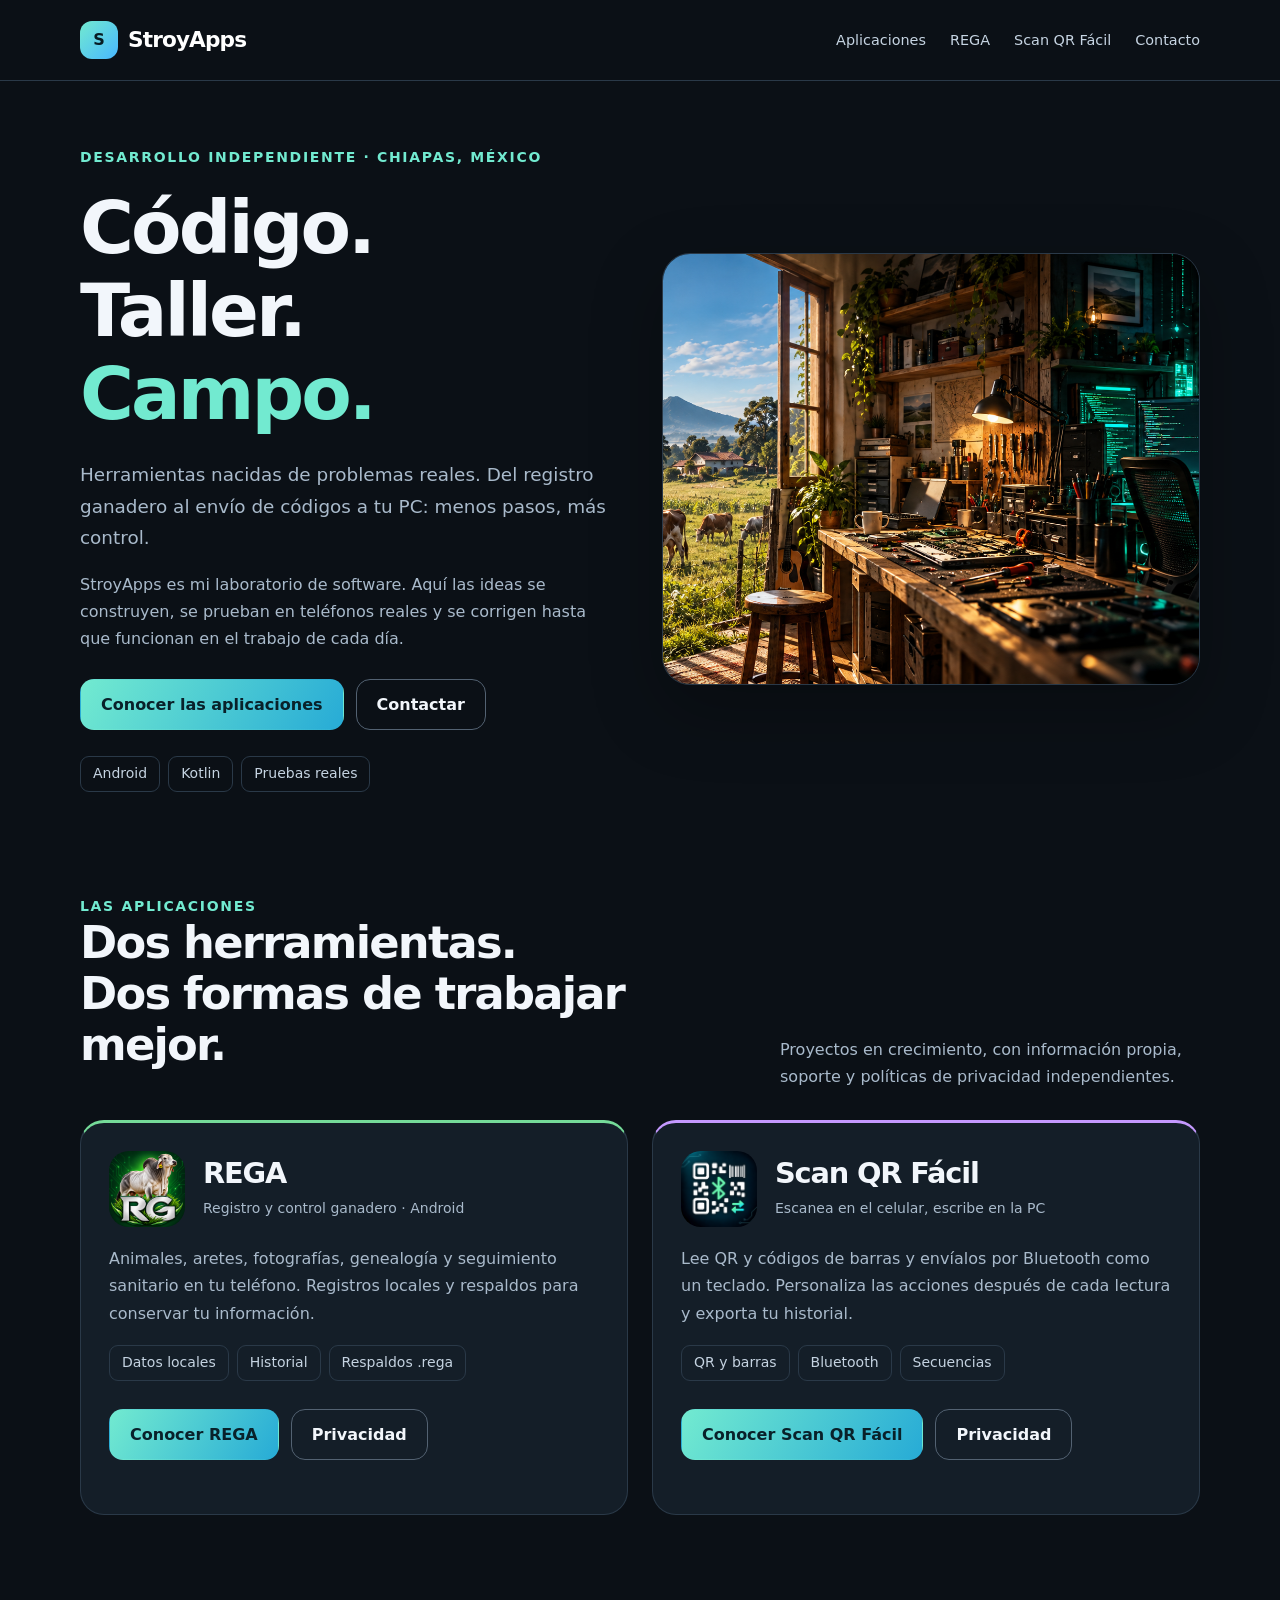
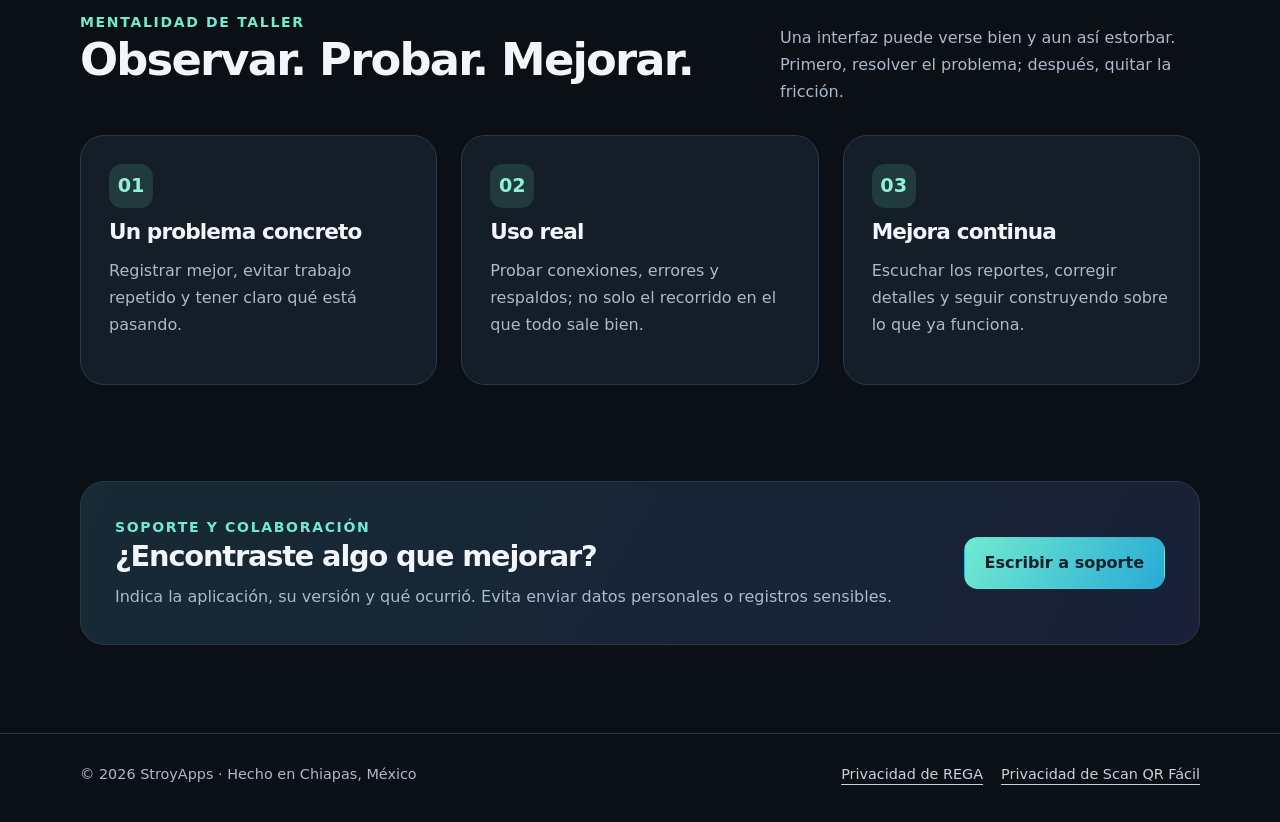
==== index.html @ f703ac92 "Add files via upload" ====
<!doctype html>
<html lang="es"><head><meta charset="utf-8"><meta name="viewport" content="width=device-width,initial-scale=1"><title>StroyApps · Código, taller y campo</title><meta name="description" content="StroyApps: desarrollo independiente en Chiapas. Conoce REGA, para control ganadero, y Scan QR Fácil, para enviar códigos a tu PC por Bluetooth."><link rel="stylesheet" href="styles.css"><link rel="icon" href="data:image/svg+xml,%3Csvg xmlns='http://www.w3.org/2000/svg' viewBox='0 0 32 32'%3E%3Crect width='32' height='32' rx='8' fill='%230c252e'/%3E%3Ctext x='16' y='23' text-anchor='middle' font-family='sans-serif' font-weight='bold' font-size='24' fill='%2372ead0'%3ES%3C/text%3E%3C/svg%3E"></head>
<body><a class="skip" href="#contenido">Saltar al contenido</a><header class="site-nav"><div class="container nav-inner"><a class="wordmark" href="index.html" aria-current="page"><span>S</span>StroyApps</a><nav class="nav-links" aria-label="Navegación principal"><a href="#apps">Aplicaciones</a><a href="apps/rega/index.html">REGA</a><a href="apps/scan-qr-facil/index.html">Scan QR Fácil</a><a href="#contacto">Contacto</a></nav></div></header>
<main id="contenido"><section class="hero"><div class="container hero-grid"><div><div class="eyebrow">Desarrollo independiente · Chiapas, México</div><h1>Código.<br>Taller.<br><span style="color:#72ead0">Campo.</span></h1><p class="lead">Herramientas nacidas de problemas reales. Del registro ganadero al envío de códigos a tu PC: menos pasos, más control.</p><p class="muted">StroyApps es mi laboratorio de software. Aquí las ideas se construyen, se prueban en teléfonos reales y se corrigen hasta que funcionan en el trabajo de cada día.</p><div class="actions"><a class="button" href="#apps">Conocer las aplicaciones</a><a class="button secondary" href="mailto:soporte.rega@gmail.com">Contactar</a></div><div class="tags"><span class="tag">Android</span><span class="tag">Kotlin</span><span class="tag">Pruebas reales</span></div></div><div class="hero-picture"><img src="images/hero-codigo-taller-campo.png" width="1916" height="821" alt="Campo ganadero junto a un taller de electrónica y un espacio de desarrollo de software"></div></div></section>
<section class="section" id="apps"><div class="container"><div class="section-head"><div><div class="eyebrow">Las aplicaciones</div><h2>Dos herramientas.<br>Dos formas de trabajar mejor.</h2></div><p>Proyectos en crecimiento, con información propia, soporte y políticas de privacidad independientes.</p></div><div class="grid">
<article class="card app-card rega"><div class="app-heading"><img class="app-icon" src="images/rega-icon.png" width="512" height="512" alt="Logo de REGA" loading="lazy"><div><h3>REGA</h3><span class="meta">Registro y control ganadero · Android</span></div></div><p>Animales, aretes, fotografías, genealogía y seguimiento sanitario en tu teléfono. Registros locales y respaldos para conservar tu información.</p><div class="tags"><span class="tag">Datos locales</span><span class="tag">Historial</span><span class="tag">Respaldos .rega</span></div><div class="actions"><a class="button" href="apps/rega/index.html">Conocer REGA</a><a class="button secondary" href="apps/rega/privacidad.html">Privacidad</a></div></article>
<article class="card app-card scan"><div class="app-heading"><img class="app-icon" src="images/scan-qr-facil-icon.png" width="1254" height="1254" alt="Logo de Scan QR Fácil" loading="lazy"><div><h3>Scan QR Fácil</h3><span class="meta">Escanea en el celular, escribe en la PC</span></div></div><p>Lee QR y códigos de barras y envíalos por Bluetooth como un teclado. Personaliza las acciones después de cada lectura y exporta tu historial.</p><div class="tags"><span class="tag">QR y barras</span><span class="tag">Bluetooth</span><span class="tag">Secuencias</span></div><div class="actions"><a class="button" href="apps/scan-qr-facil/index.html">Conocer Scan QR Fácil</a><a class="button secondary" href="apps/scan-qr-facil/privacidad.html">Privacidad</a></div></article>
</div></div></section>
<section class="section"><div class="container"><div class="section-head"><div><div class="eyebrow">Mentalidad de taller</div><h2>Observar. Probar. Mejorar.</h2></div><p>Una interfaz puede verse bien y aun así estorbar. Primero, resolver el problema; después, quitar la fricción.</p></div><div class="grid triple"><article class="card"><div class="number">01</div><h3>Un problema concreto</h3><p>Registrar mejor, evitar trabajo repetido y tener claro qué está pasando.</p></article><article class="card"><div class="number">02</div><h3>Uso real</h3><p>Probar conexiones, errores y respaldos; no solo el recorrido en el que todo sale bien.</p></article><article class="card"><div class="number">03</div><h3>Mejora continua</h3><p>Escuchar los reportes, corregir detalles y seguir construyendo sobre lo que ya funciona.</p></article></div></div></section>
<section class="section" id="contacto"><div class="container contact-block"><div><div class="eyebrow">Soporte y colaboración</div><h2>¿Encontraste algo que mejorar?</h2><p>Indica la aplicación, su versión y qué ocurrió. Evita enviar datos personales o registros sensibles.</p></div><a class="button" href="mailto:soporte.rega@gmail.com">Escribir a soporte</a></div></section></main>
<footer class="footer"><div class="container footer-inner"><span>© 2026 StroyApps · Hecho en Chiapas, México</span><nav class="footer-links" aria-label="Políticas de privacidad"><a href="apps/rega/privacidad.html">Privacidad de REGA</a><a href="apps/scan-qr-facil/privacidad.html">Privacidad de Scan QR Fácil</a></nav></div></footer></body></html>
---- styles.css ----
:root{color-scheme:dark;--bg:#0b1016;--panel:#141e28;--text:#f2f6fb;--muted:#a9bacb;--line:#2a3948;--accent:#72ead0;--brand:#72ead0;--brand2:#27abd6}
*{box-sizing:border-box}html{scroll-behavior:smooth}body{margin:0;background:var(--bg);color:var(--text);font:1rem/1.7 system-ui,-apple-system,BlinkMacSystemFont,"Segoe UI",sans-serif}a{color:var(--accent);text-underline-offset:5px;overflow-wrap:anywhere}img{max-width:100%;height:auto;display:block}button,a{-webkit-tap-highlight-color:transparent}a:focus-visible,summary:focus-visible{outline:3px solid #ffcb70;outline-offset:5px}.skip{position:absolute;left:12px;top:-100px;background:#fff;color:#111;padding:12px;z-index:20}.skip:focus{top:12px}.container{width:min(1120px,calc(100% - 40px));margin:auto}.site-nav{border-bottom:1px solid var(--line);background:#0b1016}.nav-inner{display:flex;align-items:center;justify-content:space-between;gap:24px;min-height:80px;padding:12px 0}.wordmark{font-size:1.35rem;letter-spacing:-.04em;font-weight:800;color:#fff;text-decoration:none;display:inline-flex;align-items:center;gap:10px}.wordmark span{background:linear-gradient(135deg,#72ead0,#48b7ff);color:#071b22;display:grid;place-items:center;width:38px;height:38px;border-radius:12px;font-size:1rem;letter-spacing:0}.nav-links{display:flex;align-items:center;gap:24px;flex-wrap:wrap}.nav-links a{color:#c6d4e2;text-decoration:none;font-size:.9rem}.nav-links a[aria-current=page],.nav-links a:hover{color:#fff}.eyebrow{font-size:.875rem;font-weight:700;letter-spacing:.12em;text-transform:uppercase;color:var(--accent)}h1,h2,h3{line-height:1.13;letter-spacing:-.04em}h1{font-size:clamp(2.4rem,6.5vw,4.6rem);margin:16px 0 24px}h2{font-size:clamp(1.8rem,4vw,2.8rem);margin:0 0 20px}h3{font-size:1.35rem;margin:12px 0}p{margin:0 0 18px}.muted,.lead{color:var(--muted)}.lead{font-size:1.15rem;max-width:640px}.hero{padding:65px 0 55px}.hero-grid{display:grid;grid-template-columns:1fr 1fr;gap:44px;align-items:center}.hero-picture{border-radius:28px;overflow:hidden;border:1px solid var(--line);box-shadow:0 25px 70px #0004}.hero-picture img{width:100%;height:430px;object-fit:cover;object-position:65% center}.actions{display:flex;gap:12px;flex-wrap:wrap;margin:26px 0}.button{display:inline-flex;align-items:center;justify-content:center;min-height:48px;padding:11px 20px;border-radius:14px;background:linear-gradient(120deg,var(--brand),var(--brand2));color:#09212a;font-weight:750;text-decoration:none;border:1px solid transparent}.button.secondary{background:transparent;color:var(--text);border-color:#536272}.tags{display:flex;gap:8px;flex-wrap:wrap}.tag{font-size:.875rem;color:#c5d3e1;padding:5px 12px;border:1px solid var(--line);border-radius:9px}.section{padding:48px 0}.section-head{display:flex;justify-content:space-between;align-items:flex-end;gap:32px;margin-bottom:30px}.section-head p{max-width:420px;color:var(--muted);margin-bottom:0}.grid{display:grid;grid-template-columns:repeat(2,minmax(0,1fr));gap:24px}.triple{grid-template-columns:repeat(3,minmax(0,1fr))}.card{background:var(--panel);border:1px solid var(--line);border-radius:24px;padding:28px}.card p{color:var(--muted)}.app-card{position:relative;overflow:hidden}.app-card.rega{border-top:3px solid #75db99}.app-card.scan{border-top:3px solid #c599ff}.app-heading{display:flex;gap:18px;align-items:center;margin-bottom:18px}.app-icon{width:76px;height:76px;border-radius:20px;flex-shrink:0}.app-heading h3{font-size:1.8rem;margin:0 0 5px}.meta{font-size:.875rem;color:var(--muted)}.app-card .button{margin-top:2px}.number{display:grid;place-items:center;width:44px;height:44px;border-radius:13px;background:#213a3b;color:#92f0d3;font-weight:800;font-size:1.2rem}.contact-block{display:flex;justify-content:space-between;gap:24px;align-items:center;padding:34px;border:1px solid var(--line);background:linear-gradient(120deg,#172a35,#192037);border-radius:24px}.contact-block h2{font-size:1.8rem;margin-bottom:10px}.contact-block p{color:var(--muted);margin:0}.footer{border-top:1px solid var(--line);padding:28px 0 36px;margin-top:40px;font-size:.9rem;color:var(--muted)}.footer-inner{display:flex;justify-content:space-between;gap:20px;flex-wrap:wrap}.footer-links{display:flex;gap:18px;flex-wrap:wrap}.footer a{color:#c4d2df}.breadcrumb{font-size:.9rem;color:var(--muted);padding-top:24px}.breadcrumb a{color:var(--muted)}.app-hero{padding:42px 0 50px}.app-hero-grid{display:grid;grid-template-columns:1.2fr .8fr;gap:45px;align-items:center}.brand-large{width:240px;margin:auto;border-radius:44px;box-shadow:0 24px 90px #0006}.feature-banner{width:100%;border-radius:24px;border:1px solid var(--line);margin-top:32px}.rega-theme{--accent:#88e8a5;--brand:#81e9aa;--brand2:#36cba8}.scan-theme{--accent:#d0acff;--brand:#c29bff;--brand2:#f196da}.info{padding:20px 24px;border-left:3px solid var(--accent);background:var(--panel);border-radius:12px;margin-top:22px}.steps{counter-reset:step;display:grid;gap:15px;padding:0;list-style:none}.steps li{padding:18px 22px;background:var(--panel);border:1px solid var(--line);border-radius:16px;counter-increment:step}.steps li:before{content:counter(step) ". ";font-weight:800;color:var(--accent)}.legal-shell{color-scheme:light;background:#f4f6fa;color:#233044;--accent:#5933a8;--muted:#5f6b7c}.legal-shell .site-nav{color-scheme:dark}.legal-shell .breadcrumb,.legal-shell .breadcrumb a{color:#586578}.legal-header{padding:36px 0 35px;display:flex;align-items:center;gap:22px}.legal-header h1{font-size:clamp(2rem,5vw,3rem);margin:8px 0 10px}.legal-header .eyebrow{color:#633da4}.legal-header p{margin:0;color:#5f6b7c}.legal-content{max-width:900px;margin:0 auto;padding-bottom:24px}.legal-content section,.legal-content article{background:#fff;border:1px solid #dce2eb;border-radius:20px;padding:26px;margin:18px 0}.legal-content h2{font-size:1.3rem;margin:26px 0 14px;line-height:1.4;letter-spacing:-.02em;color:#233044}.legal-content section h2{margin-top:0}.legal-content h3{font-size:1.1rem;line-height:1.4;letter-spacing:0}.legal-content li{margin:8px 0}.legal-content .notice,.legal-content .summary{background:#ece8fa;padding:22px;border-radius:16px;border-left:4px solid #825ac8;margin:16px 0 24px}.legal-content nav{display:flex;gap:12px;flex-wrap:wrap;margin:20px 0}.legal-content nav a{background:#ede8fa;padding:8px 14px;border-radius:10px}.legal-content .contact{background:#ece8fa;padding:24px;border-radius:16px;color:#233044;margin-top:26px}.legal-shell .footer{color:#5f6b7c;border-color:#dce2eb}.legal-shell .footer a{color:#5933a8}code{overflow-wrap:anywhere} @media(max-width:760px){.container{width:calc(100% - 32px)}.nav-inner{align-items:flex-start;gap:18px;flex-wrap:wrap}.nav-links{gap:18px}.hero{padding-top:38px}.hero-grid,.app-hero-grid,.grid,.triple{grid-template-columns:1fr}.hero-grid{gap:28px}.hero-picture img{height:280px;object-position:center}.section{padding:32px 0}.section-head{display:block}.section-head p{margin-top:15px}.card{padding:24px}.contact-block{align-items:flex-start;flex-direction:column;padding:25px}.brand-large{width:190px}.app-hero-grid{gap:25px}.legal-header{align-items:flex-start;gap:16px}.legal-header .app-icon{width:62px;height:62px}.legal-content section,.legal-content article{padding:22px 18px}.app-hero{padding-top:32px}}@media(prefers-reduced-motion:reduce){html{scroll-behavior:auto}}@media print{.site-nav,.footer,.breadcrumb{display:none}.legal-shell{background:white}.legal-content section,.legal-content article{border:0;padding:0;break-inside:avoid}.container{width:100%}a{color:inherit}}
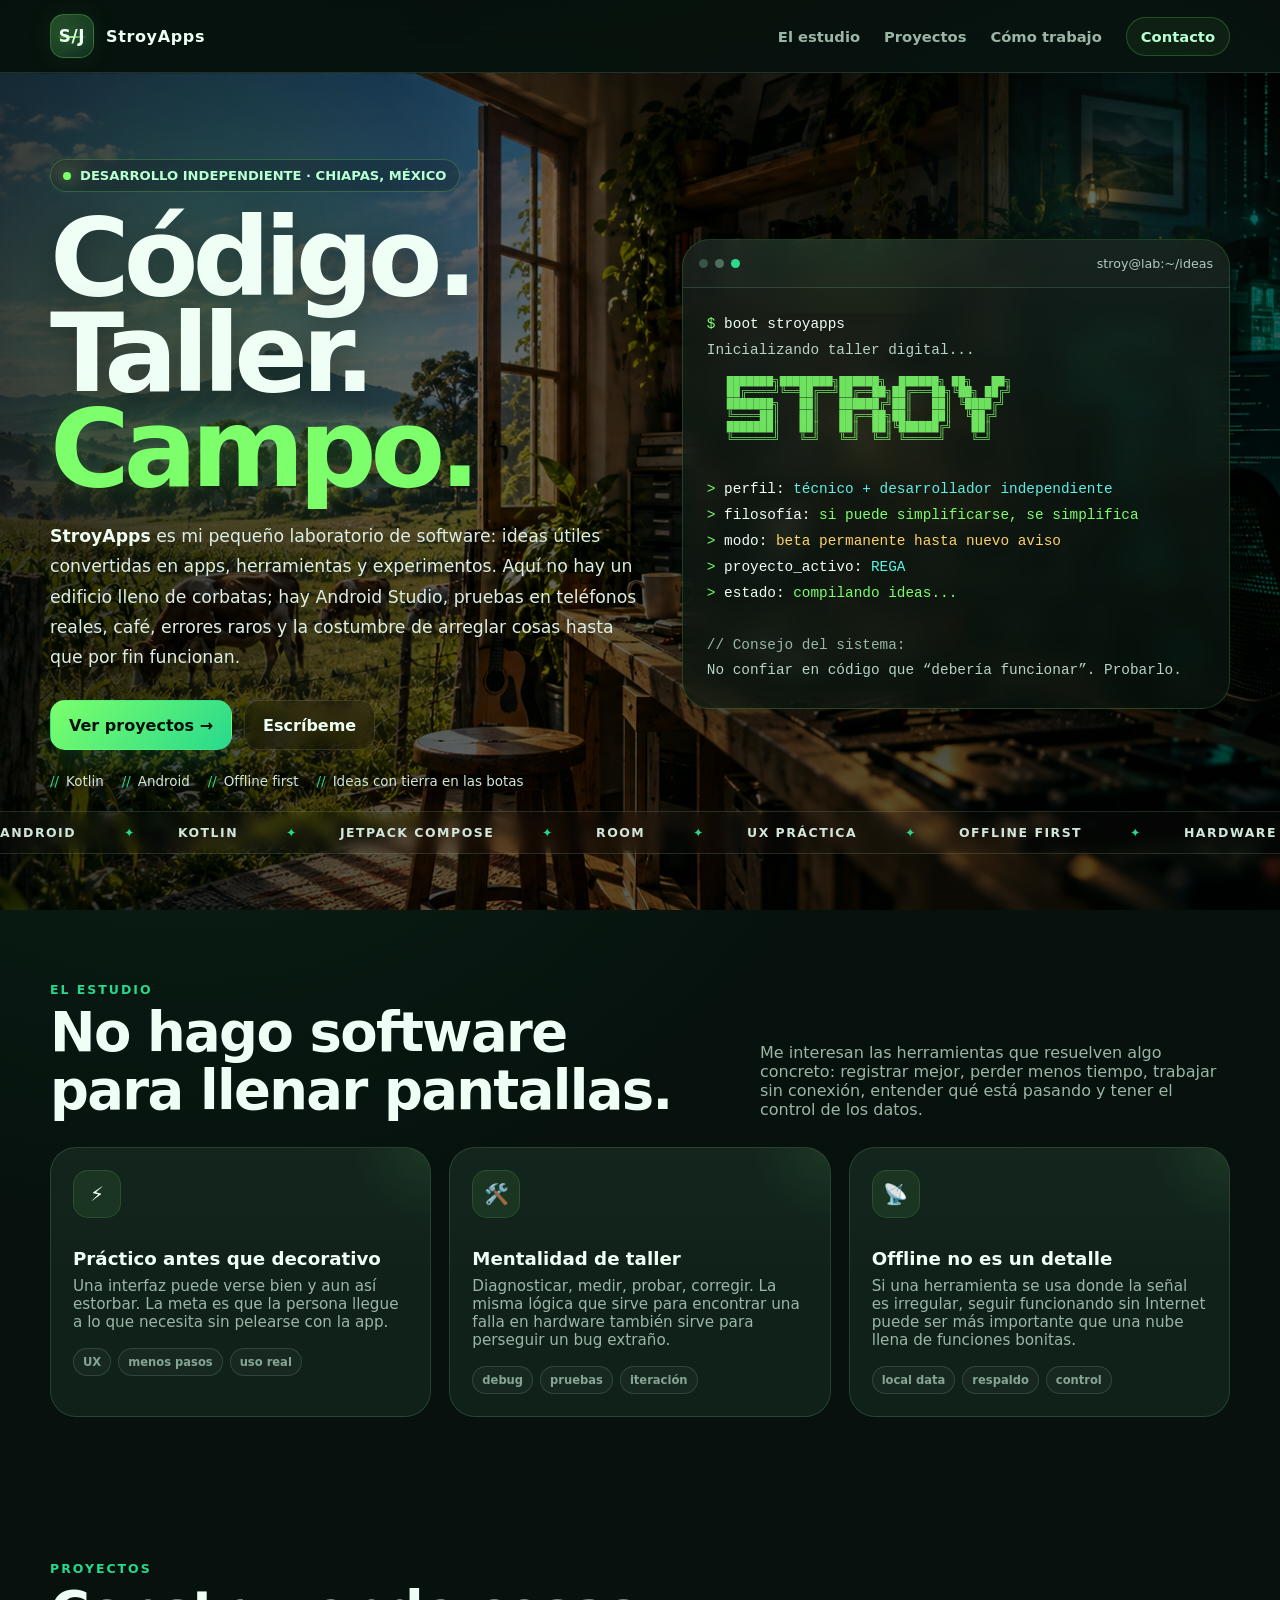
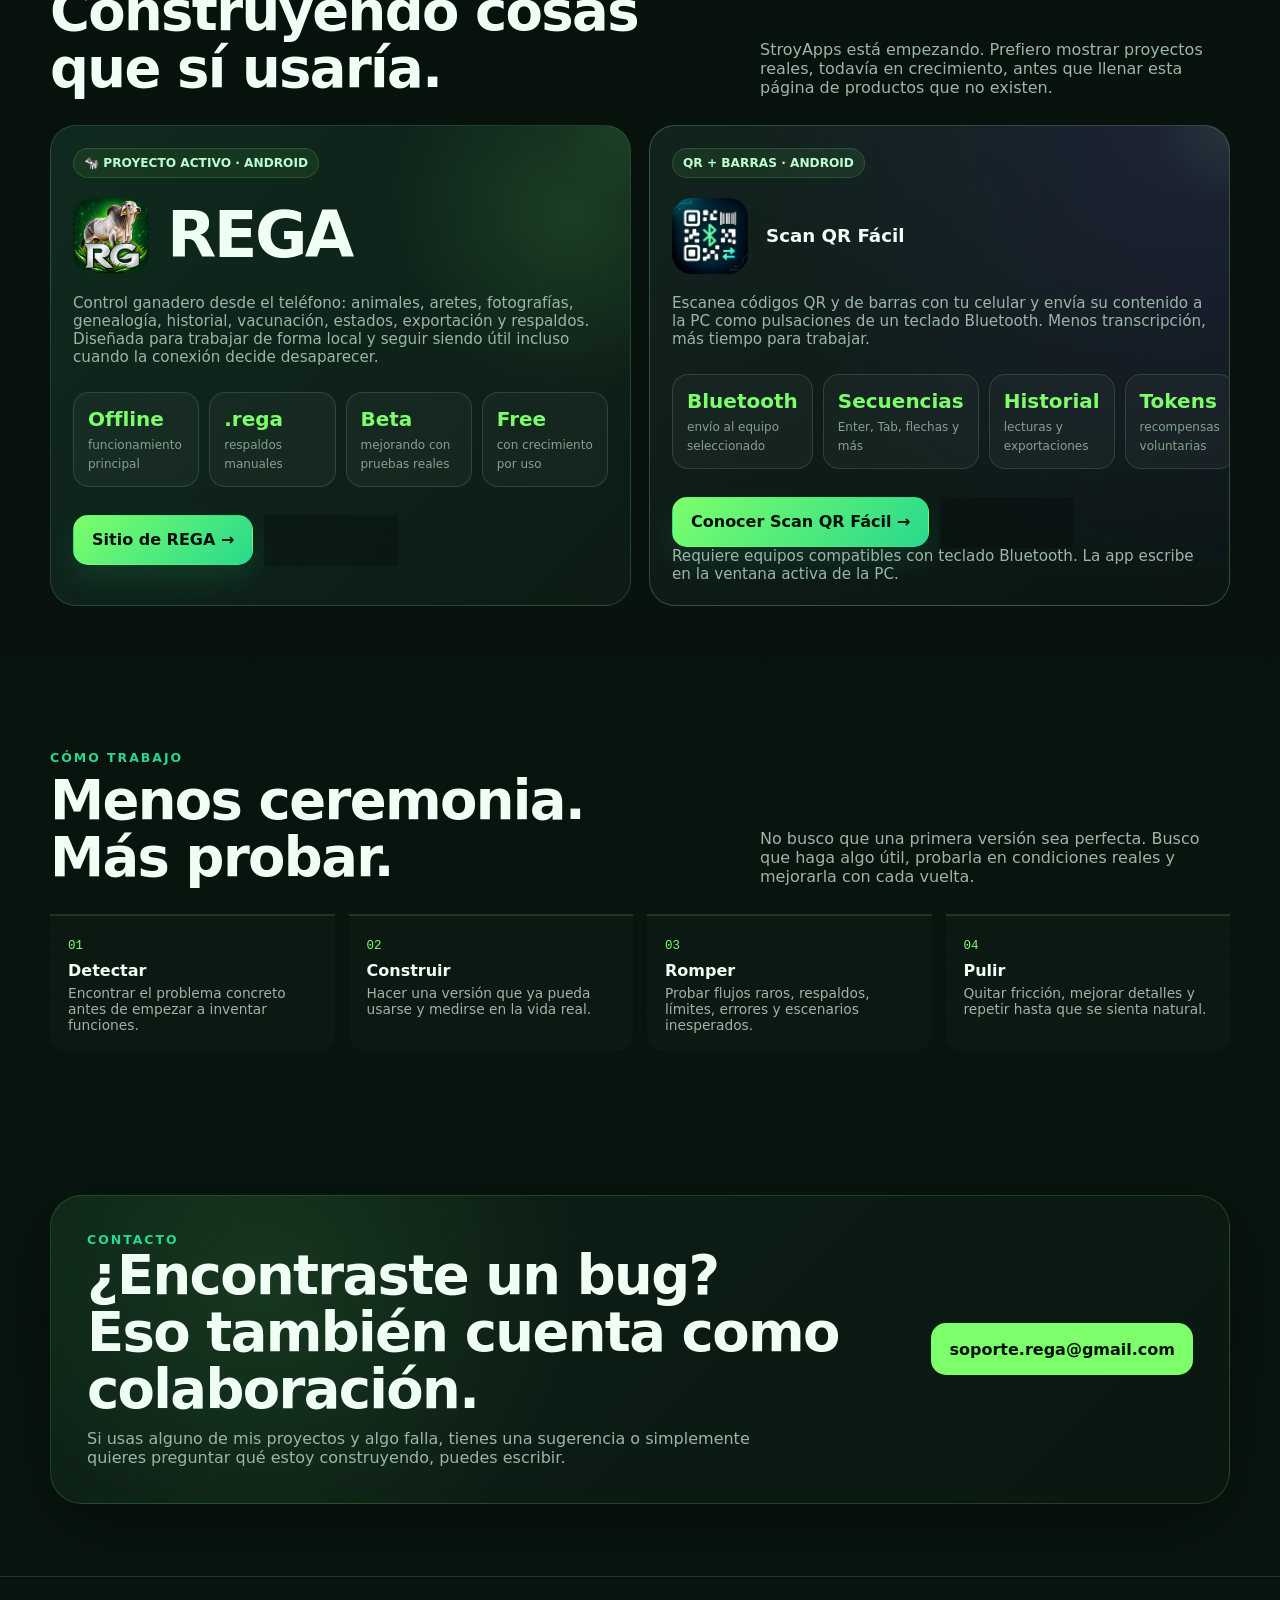
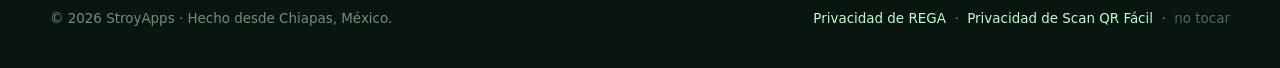
==== commit 3abf9676: "Add files via upload" ====
--- a/index.html
+++ b/index.html
@@ -1,11 +1,1058 @@
-<!doctype html>
-<html lang="es"><head><meta charset="utf-8"><meta name="viewport" content="width=device-width,initial-scale=1"><title>StroyApps · Código, taller y campo</title><meta name="description" content="StroyApps: desarrollo independiente en Chiapas. Conoce REGA, para control ganadero, y Scan QR Fácil, para enviar códigos a tu PC por Bluetooth."><link rel="stylesheet" href="styles.css"><link rel="icon" href="data:image/svg+xml,%3Csvg xmlns='http://www.w3.org/2000/svg' viewBox='0 0 32 32'%3E%3Crect width='32' height='32' rx='8' fill='%230c252e'/%3E%3Ctext x='16' y='23' text-anchor='middle' font-family='sans-serif' font-weight='bold' font-size='24' fill='%2372ead0'%3ES%3C/text%3E%3C/svg%3E"></head>
-<body><a class="skip" href="#contenido">Saltar al contenido</a><header class="site-nav"><div class="container nav-inner"><a class="wordmark" href="index.html" aria-current="page"><span>S</span>StroyApps</a><nav class="nav-links" aria-label="Navegación principal"><a href="#apps">Aplicaciones</a><a href="apps/rega/index.html">REGA</a><a href="apps/scan-qr-facil/index.html">Scan QR Fácil</a><a href="#contacto">Contacto</a></nav></div></header>
-<main id="contenido"><section class="hero"><div class="container hero-grid"><div><div class="eyebrow">Desarrollo independiente · Chiapas, México</div><h1>Código.<br>Taller.<br><span style="color:#72ead0">Campo.</span></h1><p class="lead">Herramientas nacidas de problemas reales. Del registro ganadero al envío de códigos a tu PC: menos pasos, más control.</p><p class="muted">StroyApps es mi laboratorio de software. Aquí las ideas se construyen, se prueban en teléfonos reales y se corrigen hasta que funcionan en el trabajo de cada día.</p><div class="actions"><a class="button" href="#apps">Conocer las aplicaciones</a><a class="button secondary" href="mailto:soporte.rega@gmail.com">Contactar</a></div><div class="tags"><span class="tag">Android</span><span class="tag">Kotlin</span><span class="tag">Pruebas reales</span></div></div><div class="hero-picture"><img src="images/hero-codigo-taller-campo.png" width="1916" height="821" alt="Campo ganadero junto a un taller de electrónica y un espacio de desarrollo de software"></div></div></section>
-<section class="section" id="apps"><div class="container"><div class="section-head"><div><div class="eyebrow">Las aplicaciones</div><h2>Dos herramientas.<br>Dos formas de trabajar mejor.</h2></div><p>Proyectos en crecimiento, con información propia, soporte y políticas de privacidad independientes.</p></div><div class="grid">
-<article class="card app-card rega"><div class="app-heading"><img class="app-icon" src="images/rega-icon.png" width="512" height="512" alt="Logo de REGA" loading="lazy"><div><h3>REGA</h3><span class="meta">Registro y control ganadero · Android</span></div></div><p>Animales, aretes, fotografías, genealogía y seguimiento sanitario en tu teléfono. Registros locales y respaldos para conservar tu información.</p><div class="tags"><span class="tag">Datos locales</span><span class="tag">Historial</span><span class="tag">Respaldos .rega</span></div><div class="actions"><a class="button" href="apps/rega/index.html">Conocer REGA</a><a class="button secondary" href="apps/rega/privacidad.html">Privacidad</a></div></article>
-<article class="card app-card scan"><div class="app-heading"><img class="app-icon" src="images/scan-qr-facil-icon.png" width="1254" height="1254" alt="Logo de Scan QR Fácil" loading="lazy"><div><h3>Scan QR Fácil</h3><span class="meta">Escanea en el celular, escribe en la PC</span></div></div><p>Lee QR y códigos de barras y envíalos por Bluetooth como un teclado. Personaliza las acciones después de cada lectura y exporta tu historial.</p><div class="tags"><span class="tag">QR y barras</span><span class="tag">Bluetooth</span><span class="tag">Secuencias</span></div><div class="actions"><a class="button" href="apps/scan-qr-facil/index.html">Conocer Scan QR Fácil</a><a class="button secondary" href="apps/scan-qr-facil/privacidad.html">Privacidad</a></div></article>
-</div></div></section>
-<section class="section"><div class="container"><div class="section-head"><div><div class="eyebrow">Mentalidad de taller</div><h2>Observar. Probar. Mejorar.</h2></div><p>Una interfaz puede verse bien y aun así estorbar. Primero, resolver el problema; después, quitar la fricción.</p></div><div class="grid triple"><article class="card"><div class="number">01</div><h3>Un problema concreto</h3><p>Registrar mejor, evitar trabajo repetido y tener claro qué está pasando.</p></article><article class="card"><div class="number">02</div><h3>Uso real</h3><p>Probar conexiones, errores y respaldos; no solo el recorrido en el que todo sale bien.</p></article><article class="card"><div class="number">03</div><h3>Mejora continua</h3><p>Escuchar los reportes, corregir detalles y seguir construyendo sobre lo que ya funciona.</p></article></div></div></section>
-<section class="section" id="contacto"><div class="container contact-block"><div><div class="eyebrow">Soporte y colaboración</div><h2>¿Encontraste algo que mejorar?</h2><p>Indica la aplicación, su versión y qué ocurrió. Evita enviar datos personales o registros sensibles.</p></div><a class="button" href="mailto:soporte.rega@gmail.com">Escribir a soporte</a></div></section></main>
-<footer class="footer"><div class="container footer-inner"><span>© 2026 StroyApps · Hecho en Chiapas, México</span><nav class="footer-links" aria-label="Políticas de privacidad"><a href="apps/rega/privacidad.html">Privacidad de REGA</a><a href="apps/scan-qr-facil/privacidad.html">Privacidad de Scan QR Fácil</a></nav></div></footer></body></html>
+<!DOCTYPE html>
+<html lang="es">
+<head>
+  <meta charset="UTF-8" />
+  <meta name="viewport" content="width=device-width, initial-scale=1.0" />
+  <meta name="description" content="StroyApps — apps hechas entre código, taller y campo. Desarrollo Android independiente desde Chiapas, México." />
+  <meta name="theme-color" content="#07110d" />
+  <title>StroyApps | Código, taller y campo</title>
+
+  <link rel="icon" type="image/png" href="images/rega-icon.png">
+  <style>
+    :root{
+      --bg:#07110d;
+      --panel:#0f2119;
+      --panel2:#12281e;
+      --green:#7cff6b;
+      --green2:#28d98d;
+      --mint:#b8ffd2;
+      --cyan:#5df1e5;
+      --amber:#ffd166;
+      --text:#effff5;
+      --muted:#9bb6a7;
+      --line:rgba(184,255,210,.14);
+      --shadow:0 25px 70px rgba(0,0,0,.35);
+      --radius:26px;
+    }
+
+    *{box-sizing:border-box}
+    html{scroll-behavior:smooth}
+    body{
+      margin:0;
+      font-family:Inter, ui-sans-serif, system-ui, -apple-system, BlinkMacSystemFont, "Segoe UI", sans-serif;
+      color:var(--text);
+      background:
+        radial-gradient(circle at 15% 15%, rgba(40,217,141,.10), transparent 26%),
+        radial-gradient(circle at 86% 8%, rgba(93,241,229,.08), transparent 22%),
+        linear-gradient(180deg, #06100c 0%, #07110d 45%, #09160f 100%);
+      min-height:100vh;
+      overflow-x:hidden;
+    }
+
+    body::before{
+      content:"";
+      position:fixed;
+      inset:0;
+      pointer-events:none;
+      opacity:.14;
+      background-image:
+        linear-gradient(rgba(255,255,255,.025) 1px, transparent 1px),
+        linear-gradient(90deg, rgba(255,255,255,.025) 1px, transparent 1px);
+      background-size:32px 32px;
+      mask-image:linear-gradient(to bottom, black, transparent 78%);
+    }
+
+    a{color:inherit}
+    .container{width:min(1180px, calc(100% - 34px)); margin:0 auto}
+
+    nav{
+      position:sticky;
+      top:0;
+      z-index:50;
+      backdrop-filter:blur(18px);
+      background:rgba(7,17,13,.74);
+      border-bottom:1px solid var(--line);
+    }
+
+    .nav-inner{
+      min-height:72px;
+      display:flex;
+      align-items:center;
+      justify-content:space-between;
+      gap:20px;
+    }
+
+    .brand{
+      display:flex;
+      align-items:center;
+      gap:12px;
+      text-decoration:none;
+      font-weight:900;
+      letter-spacing:.04em;
+    }
+
+    .brand-mark{
+      width:44px;
+      height:44px;
+      border-radius:14px;
+      display:grid;
+      place-items:center;
+      background:
+        linear-gradient(135deg, rgba(124,255,107,.22), rgba(40,217,141,.10)),
+        #0d1c15;
+      border:1px solid rgba(124,255,107,.26);
+      box-shadow:0 0 28px rgba(124,255,107,.08);
+      position:relative;
+      overflow:hidden;
+    }
+
+    .brand-mark::after{
+      content:"";
+      position:absolute;
+      width:72%;
+      height:2px;
+      background:linear-gradient(90deg, transparent, var(--green), transparent);
+      top:50%;
+      left:14%;
+      box-shadow:0 0 18px var(--green);
+    }
+
+    .brand-mark span{
+      position:relative;
+      z-index:2;
+      font-size:1.05rem;
+      color:var(--text);
+    }
+
+    .nav-links{display:flex; gap:24px; align-items:center}
+    .nav-links a{
+      text-decoration:none;
+      color:var(--muted);
+      font-weight:700;
+      font-size:.92rem;
+      transition:.2s ease;
+    }
+    .nav-links a:hover{color:var(--green)}
+
+    .nav-pill{
+      padding:10px 14px;
+      border-radius:999px;
+      border:1px solid rgba(124,255,107,.22);
+      background:rgba(124,255,107,.06);
+      color:var(--mint)!important;
+    }
+
+    .hero{
+      position:relative;
+      padding:86px 0 56px;
+      overflow:hidden;
+      isolation:isolate;
+    }
+
+    .hero-bg{
+      position:absolute;
+      inset:0;
+      background-image:
+        linear-gradient(90deg, rgba(3,8,6,.72) 0%, rgba(4,9,7,.48) 38%, rgba(2,8,6,.58) 100%),
+        linear-gradient(180deg, rgba(3,8,6,.12) 0%, rgba(3,8,6,.30) 100%),
+        url("images/hero-codigo-taller-campo.png");
+      background-size:cover;
+      background-position:center center;
+      filter:saturate(1.04) contrast(1.03);
+      z-index:-2;
+    }
+
+    .hero-overlay{
+      position:absolute;
+      inset:0;
+      background:
+        radial-gradient(circle at 16% 28%, rgba(124,255,107,.12), transparent 22%),
+        radial-gradient(circle at 86% 18%, rgba(93,241,229,.10), transparent 16%);
+      z-index:-1;
+      pointer-events:none;
+    }
+
+    .hero-grid{
+      display:grid;
+      grid-template-columns:1.04fr .96fr;
+      gap:38px;
+      align-items:center;
+    }
+
+    .eyebrow{
+      display:inline-flex;
+      align-items:center;
+      gap:9px;
+      padding:8px 12px;
+      border-radius:999px;
+      border:1px solid rgba(124,255,107,.24);
+      background:rgba(0,0,0,.18);
+      backdrop-filter:blur(8px);
+      color:var(--mint);
+      font-weight:800;
+      font-size:.82rem;
+      margin-bottom:18px;
+    }
+
+    .blink{
+      width:8px;
+      height:8px;
+      border-radius:50%;
+      background:var(--green);
+      box-shadow:0 0 18px rgba(124,255,107,.85);
+      animation:blink 1.35s infinite;
+    }
+
+    @keyframes blink{
+      0%,45%{opacity:1; transform:scale(1)}
+      50%,100%{opacity:.25; transform:scale(.75)}
+    }
+
+    h1{
+      margin:0;
+      font-size:clamp(3.1rem, 8.5vw, 7.1rem);
+      line-height:.88;
+      letter-spacing:-.055em;
+      text-shadow:0 8px 34px rgba(0,0,0,.35);
+    }
+
+    .glow{
+      color:var(--green);
+      text-shadow:0 0 32px rgba(124,255,107,.18);
+    }
+
+    .hero-copy{
+      margin:24px 0 0;
+      max-width:720px;
+      font-size:1.08rem;
+      line-height:1.75;
+      color:#ddeee4;
+      text-shadow:0 2px 18px rgba(0,0,0,.35);
+    }
+
+    .hero-copy strong{color:var(--text)}
+
+    .hero-actions{
+      display:flex;
+      flex-wrap:wrap;
+      gap:12px;
+      margin-top:28px;
+    }
+
+    .btn{
+      min-height:50px;
+      padding:0 18px;
+      border-radius:15px;
+      display:inline-flex;
+      align-items:center;
+      justify-content:center;
+      gap:10px;
+      text-decoration:none;
+      font-weight:850;
+      border:1px solid transparent;
+      transition:.2s ease;
+      cursor:pointer;
+    }
+
+    .btn-primary{
+      color:#031009;
+      background:linear-gradient(135deg, var(--green), var(--green2));
+      box-shadow:0 14px 28px rgba(40,217,141,.13);
+    }
+
+    .btn-primary:hover{transform:translateY(-2px); filter:brightness(1.04)}
+    .btn-ghost{
+      background:rgba(0,0,0,.20);
+      border-color:rgba(255,255,255,.12);
+      color:var(--text);
+      backdrop-filter:blur(8px);
+    }
+    .btn-ghost:hover{border-color:rgba(124,255,107,.32); color:var(--green)}
+
+    .mini-line{
+      display:flex;
+      flex-wrap:wrap;
+      gap:10px 18px;
+      margin-top:24px;
+      color:#d1e6da;
+      font-size:.84rem;
+      text-shadow:0 2px 10px rgba(0,0,0,.35);
+    }
+
+    .mini-line span::before{
+      content:"//";
+      color:var(--green2);
+      margin-right:7px;
+    }
+
+    .terminal{
+      position:relative;
+      background:
+        linear-gradient(180deg, rgba(255,255,255,.04), transparent),
+        rgba(9,22,16,.72);
+      border:1px solid rgba(124,255,107,.18);
+      border-radius:28px;
+      padding:0;
+      overflow:hidden;
+      box-shadow:var(--shadow);
+      backdrop-filter:blur(12px);
+    }
+
+    .terminal::before{
+      content:"";
+      position:absolute;
+      inset:-40% 30% auto -10%;
+      height:260px;
+      background:radial-gradient(circle, rgba(124,255,107,.11), transparent 67%);
+      pointer-events:none;
+    }
+
+    .terminal-top{
+      height:48px;
+      display:flex;
+      align-items:center;
+      justify-content:space-between;
+      padding:0 16px;
+      border-bottom:1px solid var(--line);
+      color:#b2ccbf;
+      font-size:.79rem;
+      background:rgba(255,255,255,.02);
+    }
+
+    .dots{display:flex; gap:7px}
+    .dot{width:9px; height:9px; border-radius:50%; background:#365345}
+    .dot:nth-child(2){background:#4c6e5b}
+    .dot:nth-child(3){background:var(--green2)}
+
+    .term-body{
+      padding:24px;
+      font-family:"SFMono-Regular", Consolas, "Liberation Mono", monospace;
+      font-size:.9rem;
+      line-height:1.8;
+      min-height:390px;
+    }
+
+    .prompt{color:var(--green)}
+    .dim{color:#b9d3c5}
+    .term-strong{color:var(--cyan)}
+    .warn{color:var(--amber)}
+    .ok{color:var(--green)}
+    .comment{color:#9ab6a7}
+
+    .ascii{
+      color:var(--green);
+      white-space:pre;
+      font-size:.69rem;
+      line-height:1.05;
+      opacity:.88;
+      margin:12px 0 20px;
+      overflow:hidden;
+    }
+
+    .marquee-wrap{
+      overflow:hidden;
+      border-top:1px solid var(--line);
+      border-bottom:1px solid var(--line);
+      background:rgba(255,255,255,.015);
+      margin-top:22px;
+      backdrop-filter:blur(6px);
+    }
+
+    .marquee{
+      display:flex;
+      gap:42px;
+      width:max-content;
+      padding:13px 0;
+      animation:move 24s linear infinite;
+      color:#d1e6da;
+      font-size:.78rem;
+      font-weight:800;
+      letter-spacing:.12em;
+      text-transform:uppercase;
+    }
+
+    .marquee span::after{
+      content:" ✦ ";
+      color:var(--green2);
+      margin-left:42px;
+    }
+
+    @keyframes move{
+      from{transform:translateX(0)}
+      to{transform:translateX(-50%)}
+    }
+
+    section{padding:72px 0}
+
+    .section-head{
+      display:flex;
+      align-items:end;
+      justify-content:space-between;
+      gap:26px;
+      margin-bottom:28px;
+    }
+
+    .kicker{
+      color:var(--green2);
+      text-transform:uppercase;
+      letter-spacing:.16em;
+      font-size:.78rem;
+      font-weight:900;
+    }
+
+    h2{
+      margin:7px 0 0;
+      font-size:clamp(2rem,5vw,3.4rem);
+      line-height:1.05;
+      letter-spacing:-.03em;
+    }
+
+    .section-head p{
+      max-width:470px;
+      color:var(--muted);
+      margin:0;
+    }
+
+    .cards{
+      display:grid;
+      grid-template-columns:repeat(3, 1fr);
+      gap:18px;
+    }
+
+    .card{
+      position:relative;
+      background:
+        linear-gradient(180deg, rgba(255,255,255,.02), transparent 50%),
+        var(--panel);
+      border:1px solid var(--line);
+      border-radius:var(--radius);
+      padding:22px;
+      overflow:hidden;
+      transition:.24s ease;
+      min-height:250px;
+    }
+
+    .card:hover{
+      transform:translateY(-4px);
+      border-color:rgba(124,255,107,.30);
+      background:var(--panel2);
+    }
+
+    .card::after{
+      content:"";
+      position:absolute;
+      width:150px;
+      height:150px;
+      border-radius:50%;
+      right:-72px;
+      top:-72px;
+      background:radial-gradient(circle, rgba(124,255,107,.08), transparent 70%);
+    }
+
+    .card-icon{
+      width:48px;
+      height:48px;
+      border-radius:15px;
+      display:grid;
+      place-items:center;
+      background:rgba(124,255,107,.08);
+      border:1px solid rgba(124,255,107,.14);
+      font-size:1.25rem;
+      margin-bottom:30px;
+    }
+
+    .card h3{margin:0 0 8px; font-size:1.14rem}
+    .card p{margin:0; color:var(--muted); font-size:.95rem}
+
+    .tag-row{
+      display:flex;
+      flex-wrap:wrap;
+      gap:7px;
+      margin-top:17px;
+    }
+
+    .tag{
+      padding:6px 9px;
+      border-radius:999px;
+      background:rgba(255,255,255,.035);
+      border:1px solid var(--line);
+      color:#86a494;
+      font-size:.72rem;
+      font-weight:800;
+    }
+
+    .project-grid{
+      display:grid;
+      grid-template-columns:1.25fr .75fr;
+      gap:18px;
+    }
+
+    .rega{
+      min-height:420px;
+      background:
+        radial-gradient(circle at 90% 18%, rgba(124,255,107,.13), transparent 28%),
+        linear-gradient(135deg, #10291e, #0c1c15);
+    }
+
+    .project-badge{
+      display:inline-flex;
+      gap:8px;
+      align-items:center;
+      padding:7px 10px;
+      border-radius:999px;
+      background:rgba(124,255,107,.08);
+      border:1px solid rgba(124,255,107,.16);
+      color:var(--mint);
+      font-size:.76rem;
+      font-weight:900;
+    }
+
+    .rega h3{
+      font-size:clamp(2.2rem,5vw,4.2rem);
+      margin:18px 0 10px;
+      line-height:.95;
+      letter-spacing:-.04em;
+    }
+
+    .rega p{max-width:650px}
+
+    .rega-stats{
+      display:grid;
+      grid-template-columns:repeat(4,1fr);
+      gap:10px;
+      margin-top:26px;
+    }
+
+    .rega-stat{
+      padding:14px;
+      border-radius:16px;
+      background:rgba(255,255,255,.035);
+      border:1px solid var(--line);
+    }
+
+    .rega-stat strong{
+      display:block;
+      color:var(--green);
+      font-size:1.25rem;
+      margin-bottom:3px;
+    }
+
+    .rega-stat span{
+      color:#83a190;
+      font-size:.75rem;
+    }
+
+    .small-stack{
+      display:grid;
+      gap:18px;
+    }
+
+    .quote-card{
+      display:flex;
+      align-items:flex-end;
+      min-height:201px;
+      background:
+        linear-gradient(145deg, rgba(93,241,229,.08), transparent 65%),
+        var(--panel);
+    }
+
+    .quote{
+      font-size:1.2rem;
+      line-height:1.45;
+      font-weight:800;
+      max-width:310px;
+    }
+
+    .quote small{
+      display:block;
+      margin-top:12px;
+      color:#728d80;
+      font-size:.76rem;
+      font-weight:700;
+    }
+
+    .timeline{
+      display:grid;
+      grid-template-columns:repeat(4,1fr);
+      gap:14px;
+      margin-top:28px;
+    }
+
+    .step{
+      padding:18px;
+      border-top:2px solid rgba(124,255,107,.15);
+      background:rgba(255,255,255,.02);
+      border-radius:0 0 16px 16px;
+    }
+
+    .step span{
+      color:var(--green);
+      font-family:monospace;
+      font-size:.78rem;
+    }
+    .step h4{margin:8px 0 5px}
+    .step p{margin:0; color:var(--muted); font-size:.86rem}
+
+    .contact-box{
+      background:
+        radial-gradient(circle at 18% 30%, rgba(124,255,107,.11), transparent 32%),
+        linear-gradient(135deg, #0c2117, #0a1711);
+      border:1px solid rgba(124,255,107,.18);
+      border-radius:32px;
+      padding:36px;
+      display:grid;
+      grid-template-columns:1fr auto;
+      gap:30px;
+      align-items:center;
+      box-shadow:var(--shadow);
+    }
+
+    .contact-box h2{margin:0 0 10px}
+    .contact-box p{margin:0; color:var(--muted); max-width:680px}
+
+    .email{
+      display:inline-flex;
+      align-items:center;
+      justify-content:center;
+      min-height:52px;
+      padding:0 18px;
+      border-radius:15px;
+      text-decoration:none;
+      background:var(--green);
+      color:#04110a;
+      font-weight:900;
+      white-space:nowrap;
+    }
+
+    footer{
+      padding:34px 0 42px;
+      border-top:1px solid var(--line);
+      color:#6f8c7d;
+      font-size:.84rem;
+    }
+
+    .footer-row{
+      display:flex;
+      justify-content:space-between;
+      gap:20px;
+      flex-wrap:wrap;
+    }
+
+    .footer-row a{color:var(--mint); text-decoration:none}
+
+    .secret{
+      cursor:pointer;
+      user-select:none;
+      color:#4e6a5b;
+      transition:.2s ease;
+    }
+    .secret:hover{color:var(--green)}
+    #easter{
+      display:none;
+      margin-top:10px;
+      color:var(--green);
+      font-family:monospace;
+    }
+
+    @media (max-width:930px){
+      .hero-grid,
+      .project-grid,
+      .contact-box{grid-template-columns:1fr}
+      .cards{grid-template-columns:repeat(2,1fr)}
+      .rega-stats{grid-template-columns:repeat(2,1fr)}
+      .timeline{grid-template-columns:repeat(2,1fr)}
+      .terminal{max-width:650px; width:100%}
+      .hero-bg{background-position:center center}
+    }
+
+    @media (max-width:680px){
+      .nav-links a:not(.nav-pill){display:none}
+      .hero{padding-top:54px}
+      h1{font-size:clamp(3rem,18vw,5rem)}
+      .cards{grid-template-columns:1fr}
+      .section-head{align-items:flex-start; flex-direction:column}
+      .timeline{grid-template-columns:1fr}
+      .rega-stats{grid-template-columns:1fr 1fr}
+      .contact-box{padding:24px}
+      .email{width:100%; white-space:normal; text-align:center}
+      .term-body{padding:18px; font-size:.82rem}
+      .ascii{font-size:.58rem}
+      .hero-bg{background-position:62% center}
+    }
+    .project-grid{grid-template-columns:repeat(2,minmax(0,1fr));align-items:stretch}
+    .app-identity{display:flex;align-items:center;gap:18px;margin:20px 0}
+    .app-identity img{border-radius:20px;object-fit:contain;flex-shrink:0}
+    .app-identity h3{margin:0}
+    .scan-project{background:radial-gradient(circle at 100% 0%,rgba(105,66,205,.17),transparent 65%),linear-gradient(145deg,#12231e,#0a1512);border-color:rgba(184,255,210,.22)}
+    .compat-note{font-size:.9rem;color:var(--muted);margin-top:18px}
+    a:focus-visible{outline:3px solid var(--amber);outline-offset:5px}
+    section[id]{scroll-margin-top:110px}
+    .email{overflow-wrap:anywhere;min-width:0}
+    @media(max-width:900px){.project-grid{grid-template-columns:1fr}}
+    @media(prefers-reduced-motion:reduce){html{scroll-behavior:auto}*,*::before,*::after{animation:none!important;transition:none!important}}
+  </style>
+</head>
+
+<body>
+
+  <nav>
+    <div class="container nav-inner">
+      <a class="brand" href="#inicio">
+        <div class="brand-mark"><span>S/J</span></div>
+        <span>StroyApps</span>
+      </a>
+
+      <div class="nav-links">
+        <a href="#estudio">El estudio</a>
+        <a href="#proyectos">Proyectos</a>
+        <a href="#forma">Cómo trabajo</a>
+        <a class="nav-pill" href="#contacto">Contacto</a>
+      </div>
+    </div>
+  </nav>
+
+
+  <header class="hero" id="inicio">
+    <div class="hero-bg"></div>
+    <div class="hero-overlay"></div>
+
+    <div class="container hero-grid">
+
+      <div>
+        <div class="eyebrow">
+          <span class="blink"></span>
+          DESARROLLO INDEPENDIENTE · CHIAPAS, MÉXICO
+        </div>
+
+        <h1>
+          Código.<br>
+          Taller.<br>
+          <span class="glow">Campo.</span>
+        </h1>
+
+        <p class="hero-copy">
+          <strong>StroyApps</strong> es mi pequeño laboratorio de software:
+          ideas útiles convertidas en apps, herramientas y experimentos.
+          Aquí no hay un edificio lleno de corbatas; hay Android Studio,
+          pruebas en teléfonos reales, café, errores raros y la costumbre de
+          arreglar cosas hasta que por fin funcionan.
+        </p>
+
+        <div class="hero-actions">
+          <a class="btn btn-primary" href="#proyectos">Ver proyectos →</a>
+          <a class="btn btn-ghost" href="mailto:soporte.rega@gmail.com">Escríbeme</a>
+        </div>
+
+        <div class="mini-line">
+          <span>Kotlin</span>
+          <span>Android</span>
+          <span>Offline first</span>
+          <span>Ideas con tierra en las botas</span>
+        </div>
+      </div>
+
+      <div class="terminal">
+        <div class="terminal-top">
+          <div class="dots">
+            <span class="dot"></span>
+            <span class="dot"></span>
+            <span class="dot"></span>
+          </div>
+          <span>stroy@lab:~/ideas</span>
+        </div>
+
+        <div class="term-body">
+          <div><span class="prompt">$</span> boot stroyapps</div>
+          <div class="dim">Inicializando taller digital...</div>
+
+          <pre class="ascii">
+   ███████╗████████╗██████╗  ██████╗ ██╗   ██╗
+   ██╔════╝╚══██╔══╝██╔══██╗██╔═══██╗╚██╗ ██╔╝
+   ███████╗   ██║   ██████╔╝██║   ██║ ╚████╔╝
+   ╚════██║   ██║   ██╔══██╗██║   ██║  ╚██╔╝
+   ███████║   ██║   ██║  ██║╚██████╔╝   ██║
+   ╚══════╝   ╚═╝   ╚═╝  ╚═╝ ╚═════╝    ╚═╝
+          </pre>
+
+          <div><span class="prompt">></span> perfil: <span class="term-strong">técnico + desarrollador independiente</span></div>
+          <div><span class="prompt">></span> filosofía: <span class="ok">si puede simplificarse, se simplifica</span></div>
+          <div><span class="prompt">></span> modo: <span class="warn">beta permanente hasta nuevo aviso</span></div>
+          <div><span class="prompt">></span> proyecto_activo: <span class="term-strong">REGA</span></div>
+          <div><span class="prompt">></span> estado: <span class="ok">compilando ideas...</span></div>
+          <br>
+          <div class="comment">// Consejo del sistema:</div>
+          <div class="dim">No confiar en código que “debería funcionar”. Probarlo.</div>
+        </div>
+      </div>
+
+    </div>
+
+    <div class="marquee-wrap">
+      <div class="marquee">
+        <span>Android</span><span>Kotlin</span><span>Jetpack Compose</span><span>Room</span><span>UX práctica</span><span>Offline first</span><span>Hardware</span><span>Debug</span><span>Campo</span><span>Android</span><span>Kotlin</span><span>Jetpack Compose</span><span>Room</span><span>UX práctica</span><span>Offline first</span><span>Hardware</span><span>Debug</span><span>Campo</span>
+      </div>
+    </div>
+  </header>
+
+
+  <main>
+
+    <section id="estudio">
+      <div class="container">
+
+        <div class="section-head">
+          <div>
+            <div class="kicker">El estudio</div>
+            <h2>No hago software<br>para llenar pantallas.</h2>
+          </div>
+
+          <p>
+            Me interesan las herramientas que resuelven algo concreto:
+            registrar mejor, perder menos tiempo, trabajar sin conexión,
+            entender qué está pasando y tener el control de los datos.
+          </p>
+        </div>
+
+        <div class="cards">
+
+          <article class="card">
+            <div class="card-icon">⚡</div>
+            <h3>Práctico antes que decorativo</h3>
+            <p>
+              Una interfaz puede verse bien y aun así estorbar. La meta es
+              que la persona llegue a lo que necesita sin pelearse con la app.
+            </p>
+            <div class="tag-row">
+              <span class="tag">UX</span>
+              <span class="tag">menos pasos</span>
+              <span class="tag">uso real</span>
+            </div>
+          </article>
+
+          <article class="card">
+            <div class="card-icon">🛠️</div>
+            <h3>Mentalidad de taller</h3>
+            <p>
+              Diagnosticar, medir, probar, corregir. La misma lógica que sirve
+              para encontrar una falla en hardware también sirve para perseguir
+              un bug extraño.
+            </p>
+            <div class="tag-row">
+              <span class="tag">debug</span>
+              <span class="tag">pruebas</span>
+              <span class="tag">iteración</span>
+            </div>
+          </article>
+
+          <article class="card">
+            <div class="card-icon">📡</div>
+            <h3>Offline no es un detalle</h3>
+            <p>
+              Si una herramienta se usa donde la señal es irregular, seguir
+              funcionando sin Internet puede ser más importante que una nube
+              llena de funciones bonitas.
+            </p>
+            <div class="tag-row">
+              <span class="tag">local data</span>
+              <span class="tag">respaldo</span>
+              <span class="tag">control</span>
+            </div>
+          </article>
+
+        </div>
+      </div>
+    </section>
+
+
+    <section id="proyectos">
+      <div class="container">
+
+        <div class="section-head">
+          <div>
+            <div class="kicker">Proyectos</div>
+            <h2>Construyendo cosas<br>que sí usaría.</h2>
+          </div>
+
+          <p>
+            StroyApps está empezando. Prefiero mostrar proyectos reales,
+            todavía en crecimiento, antes que llenar esta página de productos
+            que no existen.
+          </p>
+        </div>
+
+        <div class="project-grid">
+
+          <article class="card rega">
+            <div class="project-badge">🐄 PROYECTO ACTIVO · ANDROID</div>
+
+            <div class="app-identity"><img src="images/rega-icon.png" width="76" height="76" alt="Logo de REGA"><h3>REGA</h3></div>
+
+            <p>
+              Control ganadero desde el teléfono: animales, aretes, fotografías,
+              genealogía, historial, vacunación, estados, exportación y respaldos.
+              Diseñada para trabajar de forma local y seguir siendo útil incluso
+              cuando la conexión decide desaparecer.
+            </p>
+
+            <div class="rega-stats">
+              <div class="rega-stat">
+                <strong>Offline</strong>
+                <span>funcionamiento principal</span>
+              </div>
+
+              <div class="rega-stat">
+                <strong>.rega</strong>
+                <span>respaldos manuales</span>
+              </div>
+
+              <div class="rega-stat">
+                <strong>Beta</strong>
+                <span>mejorando con pruebas reales</span>
+              </div>
+
+              <div class="rega-stat">
+                <strong>Free</strong>
+                <span>con crecimiento por uso</span>
+              </div>
+            </div>
+
+            <div class="hero-actions">
+              <a class="btn btn-primary"
+                 href="apps/rega/index.html"
+                 target="_blank"
+                 rel="noopener noreferrer">
+                 Sitio de REGA →
+              </a>
+
+              <a class="btn btn-ghost"
+                 href="apps/rega/privacidad.html"
+                 target="_blank"
+                 rel="noopener noreferrer">
+                 Privacidad
+              </a>
+            </div>
+          </article>
+
+          <article class="card scan-project">
+            <div class="project-badge">QR + BARRAS · ANDROID</div>
+            <div class="app-identity"><img src="images/scan-qr-facil-icon.png" width="76" height="76" alt="Logo de Scan QR Fácil"><h3>Scan QR Fácil</h3></div>
+            <p>Escanea códigos QR y de barras con tu celular y envía su contenido a la PC como pulsaciones de un teclado Bluetooth. Menos transcripción, más tiempo para trabajar.</p>
+            <div class="rega-stats">
+              <div class="rega-stat"><strong>Bluetooth</strong><span>envío al equipo seleccionado</span></div>
+              <div class="rega-stat"><strong>Secuencias</strong><span>Enter, Tab, flechas y más</span></div>
+              <div class="rega-stat"><strong>Historial</strong><span>lecturas y exportaciones</span></div>
+              <div class="rega-stat"><strong>Tokens</strong><span>recompensas voluntarias</span></div>
+            </div>
+            <div class="hero-actions">
+              <a class="btn btn-primary" href="apps/scan-qr-facil/index.html">Conocer Scan QR Fácil →</a>
+              <a class="btn btn-ghost" href="apps/scan-qr-facil/privacidad.html">Privacidad</a>
+            </div>
+            <p class="compat-note">Requiere equipos compatibles con teclado Bluetooth. La app escribe en la ventana activa de la PC.</p>
+          </article>
+        </div>
+      </div>
+    </section>
+
+
+    <section id="forma">
+      <div class="container">
+
+        <div class="section-head">
+          <div>
+            <div class="kicker">Cómo trabajo</div>
+            <h2>Menos ceremonia.<br>Más probar.</h2>
+          </div>
+
+          <p>
+            No busco que una primera versión sea perfecta. Busco que haga algo
+            útil, probarla en condiciones reales y mejorarla con cada vuelta.
+          </p>
+        </div>
+
+        <div class="timeline">
+
+          <div class="step">
+            <span>01</span>
+            <h4>Detectar</h4>
+            <p>Encontrar el problema concreto antes de empezar a inventar funciones.</p>
+          </div>
+
+          <div class="step">
+            <span>02</span>
+            <h4>Construir</h4>
+            <p>Hacer una versión que ya pueda usarse y medirse en la vida real.</p>
+          </div>
+
+          <div class="step">
+            <span>03</span>
+            <h4>Romper</h4>
+            <p>Probar flujos raros, respaldos, límites, errores y escenarios inesperados.</p>
+          </div>
+
+          <div class="step">
+            <span>04</span>
+            <h4>Pulir</h4>
+            <p>Quitar fricción, mejorar detalles y repetir hasta que se sienta natural.</p>
+          </div>
+
+        </div>
+      </div>
+    </section>
+
+
+    <section id="contacto">
+      <div class="container">
+        <div class="contact-box">
+
+          <div>
+            <div class="kicker">Contacto</div>
+            <h2>¿Encontraste un bug?<br>Eso también cuenta como colaboración.</h2>
+            <p>
+              Si usas alguno de mis proyectos y algo falla, tienes una sugerencia
+              o simplemente quieres preguntar qué estoy construyendo, puedes escribir.
+            </p>
+          </div>
+
+          <a class="email" href="mailto:soporte.rega@gmail.com">
+            soporte.rega@gmail.com
+          </a>
+
+        </div>
+      </div>
+    </section>
+
+  </main>
+
+
+  <footer>
+    <div class="container footer-row">
+      <div>
+        © 2026 StroyApps · Hecho desde Chiapas, México.
+      </div>
+
+      <div>
+        <a href="apps/rega/privacidad.html"
+           target="_blank"
+           rel="noopener noreferrer">
+          Privacidad de REGA
+        </a>
+        &nbsp;·&nbsp;
+        <a href="apps/scan-qr-facil/privacidad.html">Privacidad de Scan QR Fácil</a>
+        &nbsp;·&nbsp;
+        <span class="secret" onclick="showEasterEgg()">no tocar</span>
+        <div id="easter">> claramente lo tocaste 😎</div>
+      </div>
+    </div>
+  </footer>
+
+
+  <script>
+    function showEasterEgg(){
+      const el = document.getElementById("easter");
+      el.style.display = el.style.display === "block" ? "none" : "block";
+    }
+
+    const terminalLines = document.querySelectorAll(".term-body > div");
+    terminalLines.forEach((line, i) => {
+      line.style.opacity = "0";
+      line.style.transform = "translateY(4px)";
+      setTimeout(() => {
+        line.style.transition = "opacity .35s ease, transform .35s ease";
+        line.style.opacity = "1";
+        line.style.transform = "translateY(0)";
+      }, 180 + i * 110);
+    });
+  </script>
+
+</body>
+</html>
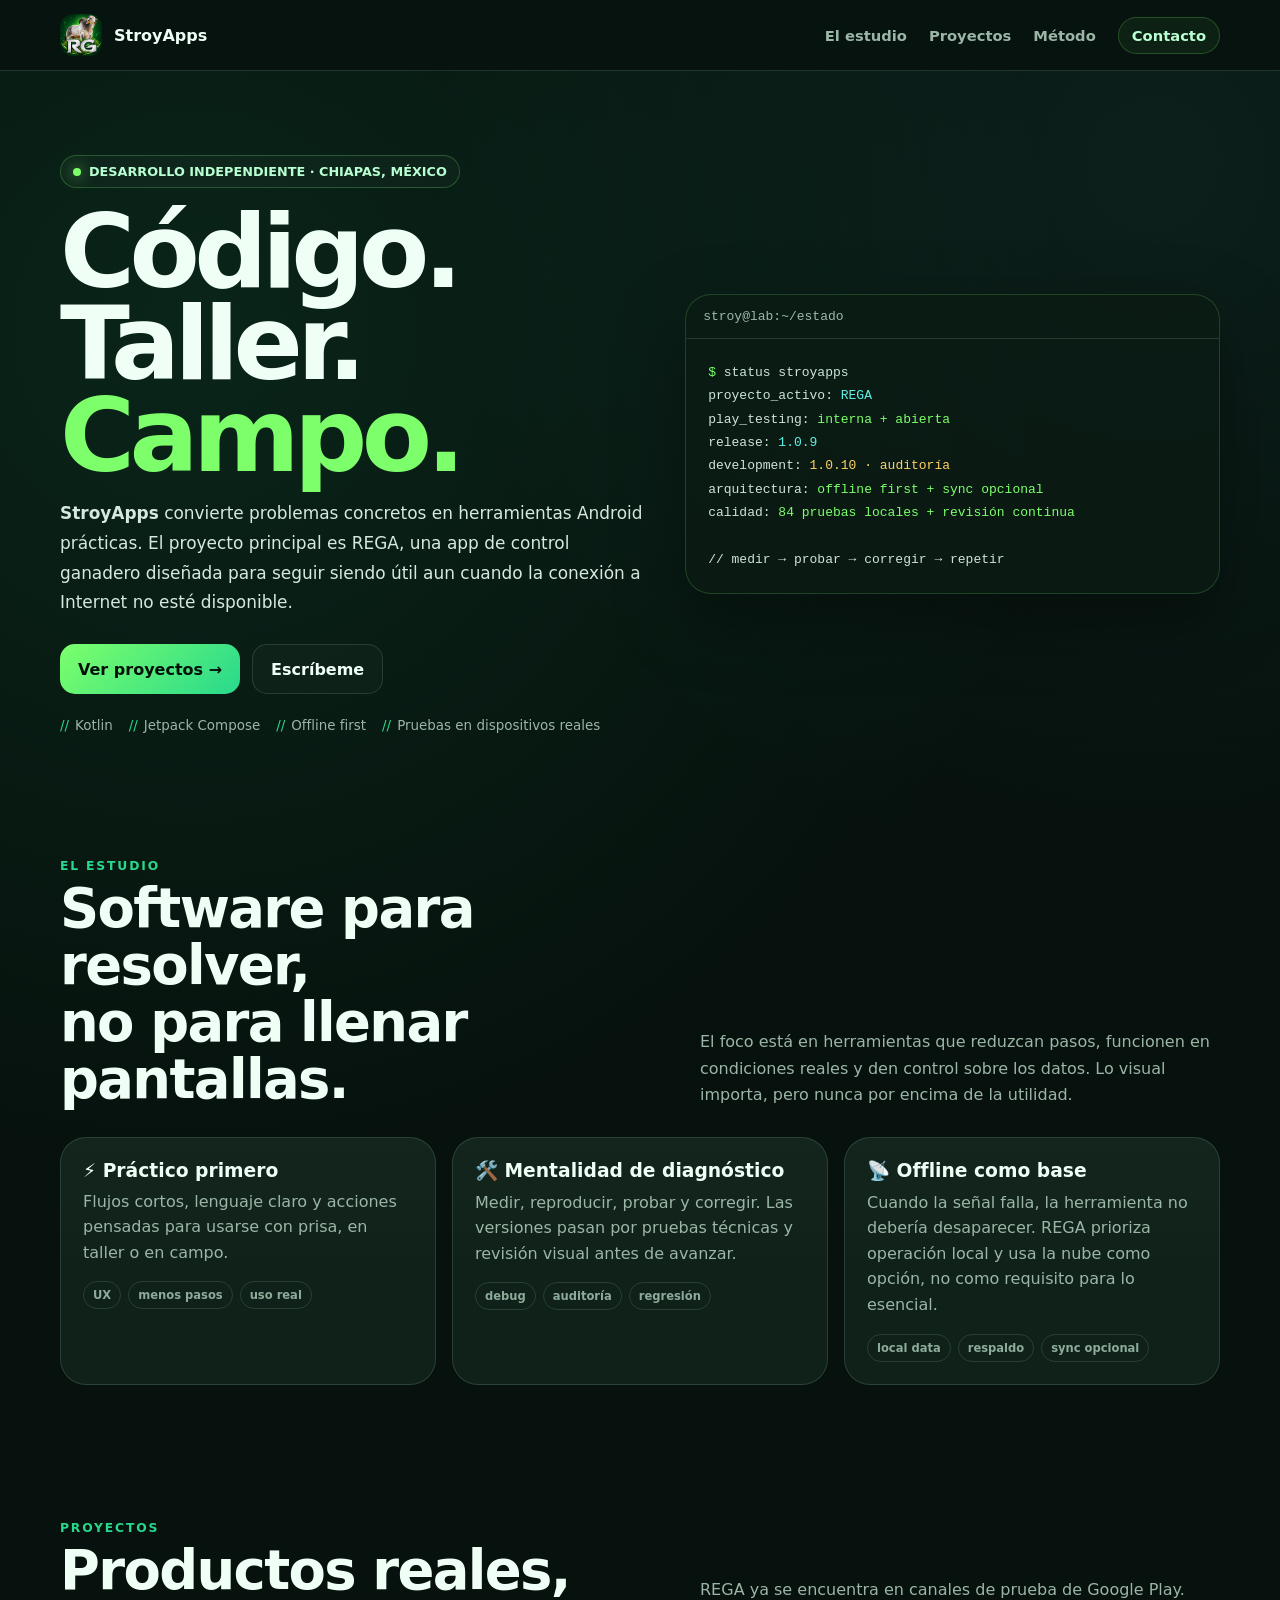
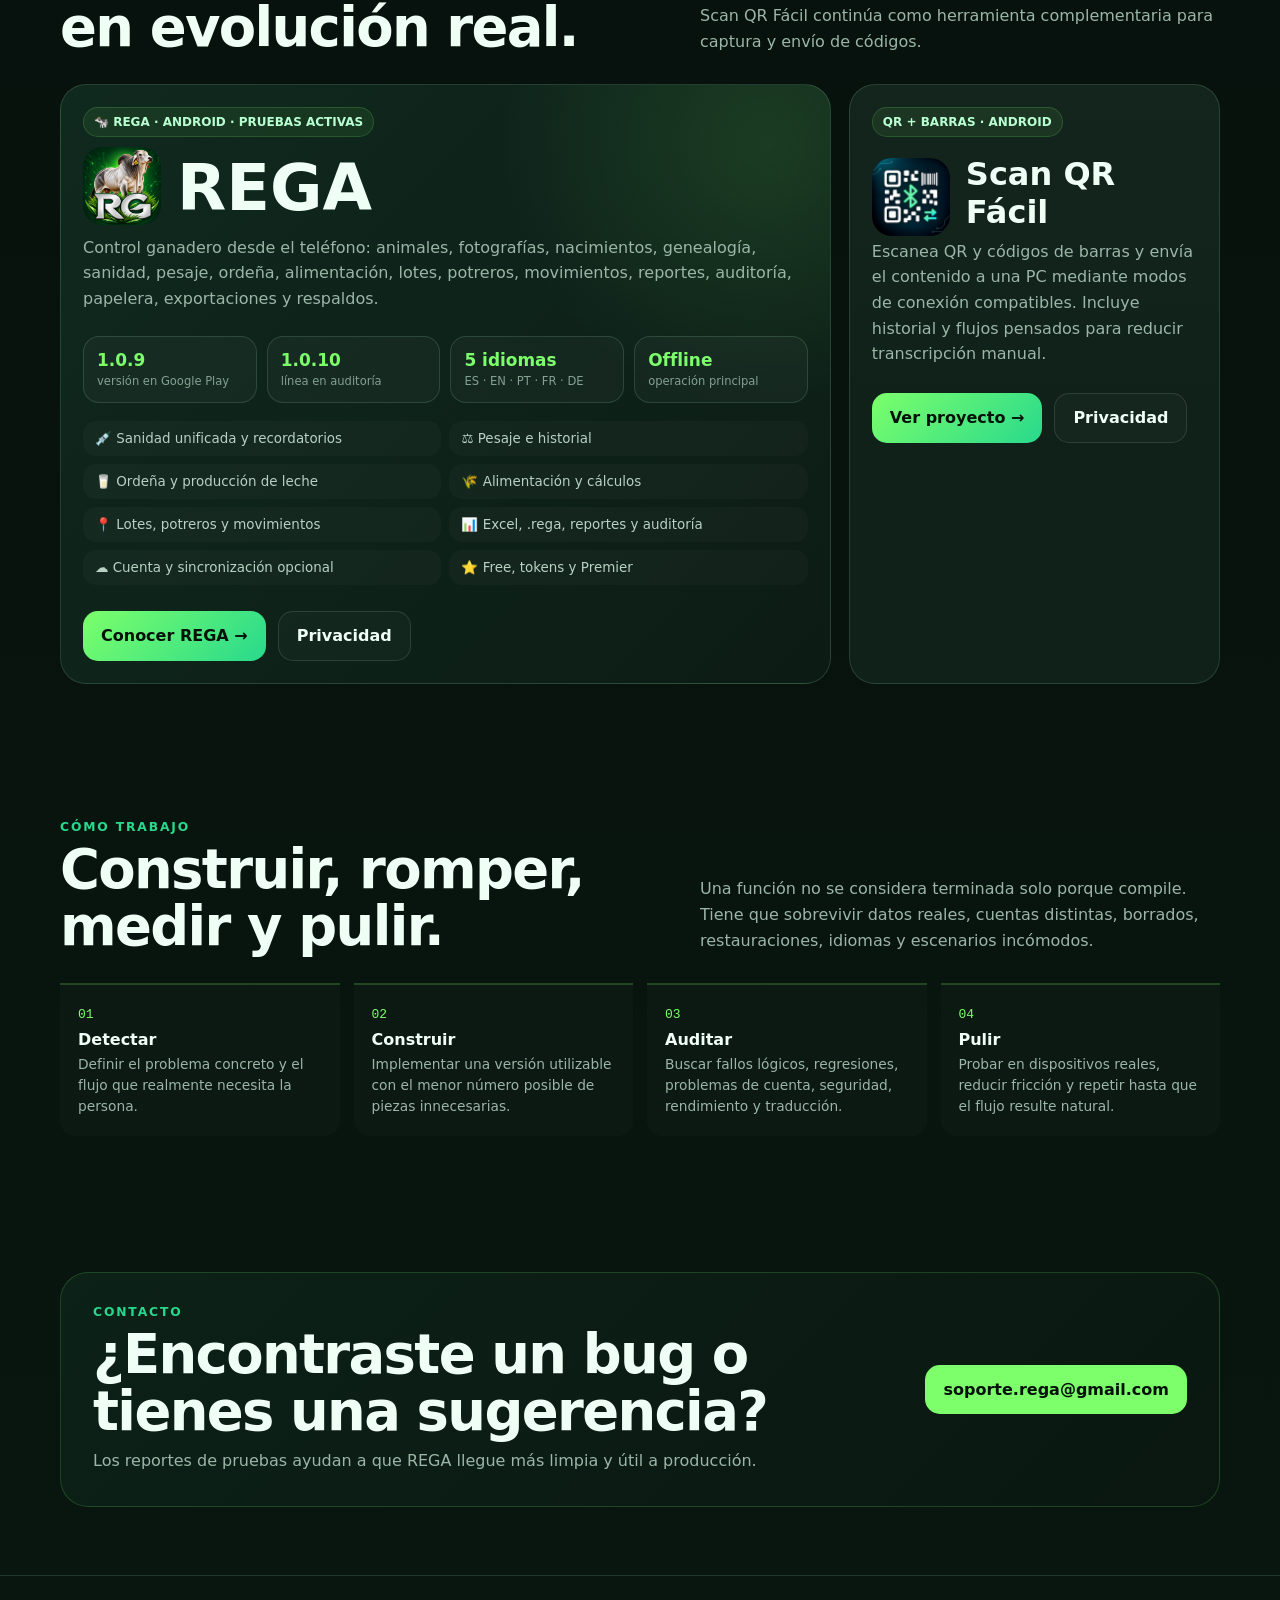
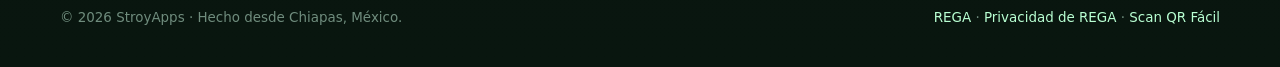
==== commit d0dc11dc: "Refresh StroyApps developer page with current REGA status" ====
--- a/index.html
+++ b/index.html
@@ -1,1058 +1,40 @@
 <!DOCTYPE html>
 <html lang="es">
 <head>
-  <meta charset="UTF-8" />
-  <meta name="viewport" content="width=device-width, initial-scale=1.0" />
-  <meta name="description" content="StroyApps — apps hechas entre código, taller y campo. Desarrollo Android independiente desde Chiapas, México." />
-  <meta name="theme-color" content="#07110d" />
-  <title>StroyApps | Código, taller y campo</title>
-
+  <meta charset="UTF-8">
+  <meta name="viewport" content="width=device-width, initial-scale=1.0">
+  <meta name="description" content="StroyApps desarrolla herramientas Android prácticas desde Chiapas, México. REGA es su proyecto principal de control ganadero offline.">
+  <meta name="theme-color" content="#07110d">
+  <title>StroyApps | Software práctico desde Chiapas</title>
   <link rel="icon" type="image/png" href="images/rega-icon.png">
   <style>
-    :root{
-      --bg:#07110d;
-      --panel:#0f2119;
-      --panel2:#12281e;
-      --green:#7cff6b;
-      --green2:#28d98d;
-      --mint:#b8ffd2;
-      --cyan:#5df1e5;
-      --amber:#ffd166;
-      --text:#effff5;
-      --muted:#9bb6a7;
-      --line:rgba(184,255,210,.14);
-      --shadow:0 25px 70px rgba(0,0,0,.35);
-      --radius:26px;
-    }
-
-    *{box-sizing:border-box}
-    html{scroll-behavior:smooth}
-    body{
-      margin:0;
-      font-family:Inter, ui-sans-serif, system-ui, -apple-system, BlinkMacSystemFont, "Segoe UI", sans-serif;
-      color:var(--text);
-      background:
-        radial-gradient(circle at 15% 15%, rgba(40,217,141,.10), transparent 26%),
-        radial-gradient(circle at 86% 8%, rgba(93,241,229,.08), transparent 22%),
-        linear-gradient(180deg, #06100c 0%, #07110d 45%, #09160f 100%);
-      min-height:100vh;
-      overflow-x:hidden;
-    }
-
-    body::before{
-      content:"";
-      position:fixed;
-      inset:0;
-      pointer-events:none;
-      opacity:.14;
-      background-image:
-        linear-gradient(rgba(255,255,255,.025) 1px, transparent 1px),
-        linear-gradient(90deg, rgba(255,255,255,.025) 1px, transparent 1px);
-      background-size:32px 32px;
-      mask-image:linear-gradient(to bottom, black, transparent 78%);
-    }
-
-    a{color:inherit}
-    .container{width:min(1180px, calc(100% - 34px)); margin:0 auto}
-
-    nav{
-      position:sticky;
-      top:0;
-      z-index:50;
-      backdrop-filter:blur(18px);
-      background:rgba(7,17,13,.74);
-      border-bottom:1px solid var(--line);
-    }
-
-    .nav-inner{
-      min-height:72px;
-      display:flex;
-      align-items:center;
-      justify-content:space-between;
-      gap:20px;
-    }
-
-    .brand{
-      display:flex;
-      align-items:center;
-      gap:12px;
-      text-decoration:none;
-      font-weight:900;
-      letter-spacing:.04em;
-    }
-
-    .brand-mark{
-      width:44px;
-      height:44px;
-      border-radius:14px;
-      display:grid;
-      place-items:center;
-      background:
-        linear-gradient(135deg, rgba(124,255,107,.22), rgba(40,217,141,.10)),
-        #0d1c15;
-      border:1px solid rgba(124,255,107,.26);
-      box-shadow:0 0 28px rgba(124,255,107,.08);
-      position:relative;
-      overflow:hidden;
-    }
-
-    .brand-mark::after{
-      content:"";
-      position:absolute;
-      width:72%;
-      height:2px;
-      background:linear-gradient(90deg, transparent, var(--green), transparent);
-      top:50%;
-      left:14%;
-      box-shadow:0 0 18px var(--green);
-    }
-
-    .brand-mark span{
-      position:relative;
-      z-index:2;
-      font-size:1.05rem;
-      color:var(--text);
-    }
-
-    .nav-links{display:flex; gap:24px; align-items:center}
-    .nav-links a{
-      text-decoration:none;
-      color:var(--muted);
-      font-weight:700;
-      font-size:.92rem;
-      transition:.2s ease;
-    }
-    .nav-links a:hover{color:var(--green)}
-
-    .nav-pill{
-      padding:10px 14px;
-      border-radius:999px;
-      border:1px solid rgba(124,255,107,.22);
-      background:rgba(124,255,107,.06);
-      color:var(--mint)!important;
-    }
-
-    .hero{
-      position:relative;
-      padding:86px 0 56px;
-      overflow:hidden;
-      isolation:isolate;
-    }
-
-    .hero-bg{
-      position:absolute;
-      inset:0;
-      background-image:
-        linear-gradient(90deg, rgba(3,8,6,.72) 0%, rgba(4,9,7,.48) 38%, rgba(2,8,6,.58) 100%),
-        linear-gradient(180deg, rgba(3,8,6,.12) 0%, rgba(3,8,6,.30) 100%),
-        url("images/hero-codigo-taller-campo.png");
-      background-size:cover;
-      background-position:center center;
-      filter:saturate(1.04) contrast(1.03);
-      z-index:-2;
-    }
-
-    .hero-overlay{
-      position:absolute;
-      inset:0;
-      background:
-        radial-gradient(circle at 16% 28%, rgba(124,255,107,.12), transparent 22%),
-        radial-gradient(circle at 86% 18%, rgba(93,241,229,.10), transparent 16%);
-      z-index:-1;
-      pointer-events:none;
-    }
-
-    .hero-grid{
-      display:grid;
-      grid-template-columns:1.04fr .96fr;
-      gap:38px;
-      align-items:center;
-    }
-
-    .eyebrow{
-      display:inline-flex;
-      align-items:center;
-      gap:9px;
-      padding:8px 12px;
-      border-radius:999px;
-      border:1px solid rgba(124,255,107,.24);
-      background:rgba(0,0,0,.18);
-      backdrop-filter:blur(8px);
-      color:var(--mint);
-      font-weight:800;
-      font-size:.82rem;
-      margin-bottom:18px;
-    }
-
-    .blink{
-      width:8px;
-      height:8px;
-      border-radius:50%;
-      background:var(--green);
-      box-shadow:0 0 18px rgba(124,255,107,.85);
-      animation:blink 1.35s infinite;
-    }
-
-    @keyframes blink{
-      0%,45%{opacity:1; transform:scale(1)}
-      50%,100%{opacity:.25; transform:scale(.75)}
-    }
-
-    h1{
-      margin:0;
-      font-size:clamp(3.1rem, 8.5vw, 7.1rem);
-      line-height:.88;
-      letter-spacing:-.055em;
-      text-shadow:0 8px 34px rgba(0,0,0,.35);
-    }
-
-    .glow{
-      color:var(--green);
-      text-shadow:0 0 32px rgba(124,255,107,.18);
-    }
-
-    .hero-copy{
-      margin:24px 0 0;
-      max-width:720px;
-      font-size:1.08rem;
-      line-height:1.75;
-      color:#ddeee4;
-      text-shadow:0 2px 18px rgba(0,0,0,.35);
-    }
-
-    .hero-copy strong{color:var(--text)}
-
-    .hero-actions{
-      display:flex;
-      flex-wrap:wrap;
-      gap:12px;
-      margin-top:28px;
-    }
-
-    .btn{
-      min-height:50px;
-      padding:0 18px;
-      border-radius:15px;
-      display:inline-flex;
-      align-items:center;
-      justify-content:center;
-      gap:10px;
-      text-decoration:none;
-      font-weight:850;
-      border:1px solid transparent;
-      transition:.2s ease;
-      cursor:pointer;
-    }
-
-    .btn-primary{
-      color:#031009;
-      background:linear-gradient(135deg, var(--green), var(--green2));
-      box-shadow:0 14px 28px rgba(40,217,141,.13);
-    }
-
-    .btn-primary:hover{transform:translateY(-2px); filter:brightness(1.04)}
-    .btn-ghost{
-      background:rgba(0,0,0,.20);
-      border-color:rgba(255,255,255,.12);
-      color:var(--text);
-      backdrop-filter:blur(8px);
-    }
-    .btn-ghost:hover{border-color:rgba(124,255,107,.32); color:var(--green)}
-
-    .mini-line{
-      display:flex;
-      flex-wrap:wrap;
-      gap:10px 18px;
-      margin-top:24px;
-      color:#d1e6da;
-      font-size:.84rem;
-      text-shadow:0 2px 10px rgba(0,0,0,.35);
-    }
-
-    .mini-line span::before{
-      content:"//";
-      color:var(--green2);
-      margin-right:7px;
-    }
-
-    .terminal{
-      position:relative;
-      background:
-        linear-gradient(180deg, rgba(255,255,255,.04), transparent),
-        rgba(9,22,16,.72);
-      border:1px solid rgba(124,255,107,.18);
-      border-radius:28px;
-      padding:0;
-      overflow:hidden;
-      box-shadow:var(--shadow);
-      backdrop-filter:blur(12px);
-    }
-
-    .terminal::before{
-      content:"";
-      position:absolute;
-      inset:-40% 30% auto -10%;
-      height:260px;
-      background:radial-gradient(circle, rgba(124,255,107,.11), transparent 67%);
-      pointer-events:none;
-    }
-
-    .terminal-top{
-      height:48px;
-      display:flex;
-      align-items:center;
-      justify-content:space-between;
-      padding:0 16px;
-      border-bottom:1px solid var(--line);
-      color:#b2ccbf;
-      font-size:.79rem;
-      background:rgba(255,255,255,.02);
-    }
-
-    .dots{display:flex; gap:7px}
-    .dot{width:9px; height:9px; border-radius:50%; background:#365345}
-    .dot:nth-child(2){background:#4c6e5b}
-    .dot:nth-child(3){background:var(--green2)}
-
-    .term-body{
-      padding:24px;
-      font-family:"SFMono-Regular", Consolas, "Liberation Mono", monospace;
-      font-size:.9rem;
-      line-height:1.8;
-      min-height:390px;
-    }
-
-    .prompt{color:var(--green)}
-    .dim{color:#b9d3c5}
-    .term-strong{color:var(--cyan)}
-    .warn{color:var(--amber)}
-    .ok{color:var(--green)}
-    .comment{color:#9ab6a7}
-
-    .ascii{
-      color:var(--green);
-      white-space:pre;
-      font-size:.69rem;
-      line-height:1.05;
-      opacity:.88;
-      margin:12px 0 20px;
-      overflow:hidden;
-    }
-
-    .marquee-wrap{
-      overflow:hidden;
-      border-top:1px solid var(--line);
-      border-bottom:1px solid var(--line);
-      background:rgba(255,255,255,.015);
-      margin-top:22px;
-      backdrop-filter:blur(6px);
-    }
-
-    .marquee{
-      display:flex;
-      gap:42px;
-      width:max-content;
-      padding:13px 0;
-      animation:move 24s linear infinite;
-      color:#d1e6da;
-      font-size:.78rem;
-      font-weight:800;
-      letter-spacing:.12em;
-      text-transform:uppercase;
-    }
-
-    .marquee span::after{
-      content:" ✦ ";
-      color:var(--green2);
-      margin-left:42px;
-    }
-
-    @keyframes move{
-      from{transform:translateX(0)}
-      to{transform:translateX(-50%)}
-    }
-
-    section{padding:72px 0}
-
-    .section-head{
-      display:flex;
-      align-items:end;
-      justify-content:space-between;
-      gap:26px;
-      margin-bottom:28px;
-    }
-
-    .kicker{
-      color:var(--green2);
-      text-transform:uppercase;
-      letter-spacing:.16em;
-      font-size:.78rem;
-      font-weight:900;
-    }
-
-    h2{
-      margin:7px 0 0;
-      font-size:clamp(2rem,5vw,3.4rem);
-      line-height:1.05;
-      letter-spacing:-.03em;
-    }
-
-    .section-head p{
-      max-width:470px;
-      color:var(--muted);
-      margin:0;
-    }
-
-    .cards{
-      display:grid;
-      grid-template-columns:repeat(3, 1fr);
-      gap:18px;
-    }
-
-    .card{
-      position:relative;
-      background:
-        linear-gradient(180deg, rgba(255,255,255,.02), transparent 50%),
-        var(--panel);
-      border:1px solid var(--line);
-      border-radius:var(--radius);
-      padding:22px;
-      overflow:hidden;
-      transition:.24s ease;
-      min-height:250px;
-    }
-
-    .card:hover{
-      transform:translateY(-4px);
-      border-color:rgba(124,255,107,.30);
-      background:var(--panel2);
-    }
-
-    .card::after{
-      content:"";
-      position:absolute;
-      width:150px;
-      height:150px;
-      border-radius:50%;
-      right:-72px;
-      top:-72px;
-      background:radial-gradient(circle, rgba(124,255,107,.08), transparent 70%);
-    }
-
-    .card-icon{
-      width:48px;
-      height:48px;
-      border-radius:15px;
-      display:grid;
-      place-items:center;
-      background:rgba(124,255,107,.08);
-      border:1px solid rgba(124,255,107,.14);
-      font-size:1.25rem;
-      margin-bottom:30px;
-    }
-
-    .card h3{margin:0 0 8px; font-size:1.14rem}
-    .card p{margin:0; color:var(--muted); font-size:.95rem}
-
-    .tag-row{
-      display:flex;
-      flex-wrap:wrap;
-      gap:7px;
-      margin-top:17px;
-    }
-
-    .tag{
-      padding:6px 9px;
-      border-radius:999px;
-      background:rgba(255,255,255,.035);
-      border:1px solid var(--line);
-      color:#86a494;
-      font-size:.72rem;
-      font-weight:800;
-    }
-
-    .project-grid{
-      display:grid;
-      grid-template-columns:1.25fr .75fr;
-      gap:18px;
-    }
-
-    .rega{
-      min-height:420px;
-      background:
-        radial-gradient(circle at 90% 18%, rgba(124,255,107,.13), transparent 28%),
-        linear-gradient(135deg, #10291e, #0c1c15);
-    }
-
-    .project-badge{
-      display:inline-flex;
-      gap:8px;
-      align-items:center;
-      padding:7px 10px;
-      border-radius:999px;
-      background:rgba(124,255,107,.08);
-      border:1px solid rgba(124,255,107,.16);
-      color:var(--mint);
-      font-size:.76rem;
-      font-weight:900;
-    }
-
-    .rega h3{
-      font-size:clamp(2.2rem,5vw,4.2rem);
-      margin:18px 0 10px;
-      line-height:.95;
-      letter-spacing:-.04em;
-    }
-
-    .rega p{max-width:650px}
-
-    .rega-stats{
-      display:grid;
-      grid-template-columns:repeat(4,1fr);
-      gap:10px;
-      margin-top:26px;
-    }
-
-    .rega-stat{
-      padding:14px;
-      border-radius:16px;
-      background:rgba(255,255,255,.035);
-      border:1px solid var(--line);
-    }
-
-    .rega-stat strong{
-      display:block;
-      color:var(--green);
-      font-size:1.25rem;
-      margin-bottom:3px;
-    }
-
-    .rega-stat span{
-      color:#83a190;
-      font-size:.75rem;
-    }
-
-    .small-stack{
-      display:grid;
-      gap:18px;
-    }
-
-    .quote-card{
-      display:flex;
-      align-items:flex-end;
-      min-height:201px;
-      background:
-        linear-gradient(145deg, rgba(93,241,229,.08), transparent 65%),
-        var(--panel);
-    }
-
-    .quote{
-      font-size:1.2rem;
-      line-height:1.45;
-      font-weight:800;
-      max-width:310px;
-    }
-
-    .quote small{
-      display:block;
-      margin-top:12px;
-      color:#728d80;
-      font-size:.76rem;
-      font-weight:700;
-    }
-
-    .timeline{
-      display:grid;
-      grid-template-columns:repeat(4,1fr);
-      gap:14px;
-      margin-top:28px;
-    }
-
-    .step{
-      padding:18px;
-      border-top:2px solid rgba(124,255,107,.15);
-      background:rgba(255,255,255,.02);
-      border-radius:0 0 16px 16px;
-    }
-
-    .step span{
-      color:var(--green);
-      font-family:monospace;
-      font-size:.78rem;
-    }
-    .step h4{margin:8px 0 5px}
-    .step p{margin:0; color:var(--muted); font-size:.86rem}
-
-    .contact-box{
-      background:
-        radial-gradient(circle at 18% 30%, rgba(124,255,107,.11), transparent 32%),
-        linear-gradient(135deg, #0c2117, #0a1711);
-      border:1px solid rgba(124,255,107,.18);
-      border-radius:32px;
-      padding:36px;
-      display:grid;
-      grid-template-columns:1fr auto;
-      gap:30px;
-      align-items:center;
-      box-shadow:var(--shadow);
-    }
-
-    .contact-box h2{margin:0 0 10px}
-    .contact-box p{margin:0; color:var(--muted); max-width:680px}
-
-    .email{
-      display:inline-flex;
-      align-items:center;
-      justify-content:center;
-      min-height:52px;
-      padding:0 18px;
-      border-radius:15px;
-      text-decoration:none;
-      background:var(--green);
-      color:#04110a;
-      font-weight:900;
-      white-space:nowrap;
-    }
-
-    footer{
-      padding:34px 0 42px;
-      border-top:1px solid var(--line);
-      color:#6f8c7d;
-      font-size:.84rem;
-    }
-
-    .footer-row{
-      display:flex;
-      justify-content:space-between;
-      gap:20px;
-      flex-wrap:wrap;
-    }
-
-    .footer-row a{color:var(--mint); text-decoration:none}
-
-    .secret{
-      cursor:pointer;
-      user-select:none;
-      color:#4e6a5b;
-      transition:.2s ease;
-    }
-    .secret:hover{color:var(--green)}
-    #easter{
-      display:none;
-      margin-top:10px;
-      color:var(--green);
-      font-family:monospace;
-    }
-
-    @media (max-width:930px){
-      .hero-grid,
-      .project-grid,
-      .contact-box{grid-template-columns:1fr}
-      .cards{grid-template-columns:repeat(2,1fr)}
-      .rega-stats{grid-template-columns:repeat(2,1fr)}
-      .timeline{grid-template-columns:repeat(2,1fr)}
-      .terminal{max-width:650px; width:100%}
-      .hero-bg{background-position:center center}
-    }
-
-    @media (max-width:680px){
-      .nav-links a:not(.nav-pill){display:none}
-      .hero{padding-top:54px}
-      h1{font-size:clamp(3rem,18vw,5rem)}
-      .cards{grid-template-columns:1fr}
-      .section-head{align-items:flex-start; flex-direction:column}
-      .timeline{grid-template-columns:1fr}
-      .rega-stats{grid-template-columns:1fr 1fr}
-      .contact-box{padding:24px}
-      .email{width:100%; white-space:normal; text-align:center}
-      .term-body{padding:18px; font-size:.82rem}
-      .ascii{font-size:.58rem}
-      .hero-bg{background-position:62% center}
-    }
-    .project-grid{grid-template-columns:repeat(2,minmax(0,1fr));align-items:stretch}
-    .app-identity{display:flex;align-items:center;gap:18px;margin:20px 0}
-    .app-identity img{border-radius:20px;object-fit:contain;flex-shrink:0}
-    .app-identity h3{margin:0}
-    .scan-project{background:radial-gradient(circle at 100% 0%,rgba(105,66,205,.17),transparent 65%),linear-gradient(145deg,#12231e,#0a1512);border-color:rgba(184,255,210,.22)}
-    .compat-note{font-size:.9rem;color:var(--muted);margin-top:18px}
-    a:focus-visible{outline:3px solid var(--amber);outline-offset:5px}
-    section[id]{scroll-margin-top:110px}
-    .email{overflow-wrap:anywhere;min-width:0}
-    @media(max-width:900px){.project-grid{grid-template-columns:1fr}}
-    @media(prefers-reduced-motion:reduce){html{scroll-behavior:auto}*,*::before,*::after{animation:none!important;transition:none!important}}
+    :root{--bg:#07110d;--panel:#0f2119;--panel2:#12281e;--green:#7cff6b;--green2:#28d98d;--mint:#b8ffd2;--cyan:#5df1e5;--amber:#ffd166;--text:#effff5;--muted:#9bb6a7;--line:rgba(184,255,210,.14);--shadow:0 25px 70px rgba(0,0,0,.35);--radius:26px}
+    *{box-sizing:border-box} html{scroll-behavior:smooth} body{margin:0;font-family:Inter,ui-sans-serif,system-ui,-apple-system,BlinkMacSystemFont,"Segoe UI",sans-serif;color:var(--text);background:radial-gradient(circle at 15% 10%,rgba(40,217,141,.10),transparent 28%),radial-gradient(circle at 90% 5%,rgba(93,241,229,.07),transparent 22%),linear-gradient(180deg,#06100c,#07110d 45%,#09160f);min-height:100vh} a{color:inherit}.container{width:min(1160px,calc(100% - 34px));margin:auto}
+    nav{position:sticky;top:0;z-index:50;backdrop-filter:blur(16px);background:rgba(7,17,13,.78);border-bottom:1px solid var(--line)}.nav-inner{min-height:70px;display:flex;align-items:center;justify-content:space-between;gap:18px}.brand{display:flex;align-items:center;gap:12px;text-decoration:none;font-weight:900}.brand img{width:42px;height:42px;border-radius:13px}.nav-links{display:flex;gap:22px;align-items:center}.nav-links a{text-decoration:none;color:var(--muted);font-weight:750;font-size:.92rem}.nav-links a:hover{color:var(--green)}.pill{padding:9px 13px;border:1px solid rgba(124,255,107,.22);border-radius:999px;color:var(--mint)!important;background:rgba(124,255,107,.06)}
+    .hero{padding:84px 0 58px;position:relative;overflow:hidden}.hero-grid{display:grid;grid-template-columns:1.05fr .95fr;gap:34px;align-items:center}.eyebrow{display:inline-flex;align-items:center;gap:8px;padding:8px 12px;border-radius:999px;border:1px solid rgba(124,255,107,.24);background:rgba(255,255,255,.025);color:var(--mint);font-weight:850;font-size:.8rem}.dot{width:8px;height:8px;border-radius:50%;background:var(--green);box-shadow:0 0 16px var(--green)}h1{margin:18px 0 0;font-size:clamp(3.2rem,8vw,6.8rem);line-height:.9;letter-spacing:-.055em}.glow{color:var(--green)}.hero p{color:#d7e9df;line-height:1.75;font-size:1.06rem;max-width:720px}.actions{display:flex;flex-wrap:wrap;gap:12px;margin-top:26px}.btn{display:inline-flex;align-items:center;justify-content:center;min-height:50px;padding:0 18px;border-radius:15px;text-decoration:none;font-weight:850;border:1px solid rgba(255,255,255,.12)}.primary{background:linear-gradient(135deg,var(--green),var(--green2));color:#041109;border:0}.ghost{background:rgba(255,255,255,.025)}.mini{display:flex;flex-wrap:wrap;gap:10px 16px;margin-top:24px;color:var(--muted);font-size:.84rem}.mini span::before{content:"//";color:var(--green2);margin-right:6px}
+    .terminal{background:rgba(11,28,20,.82);border:1px solid rgba(124,255,107,.18);border-radius:26px;box-shadow:var(--shadow);overflow:hidden}.term-top{padding:14px 17px;border-bottom:1px solid var(--line);font-family:monospace;color:#9eb8aa}.term{padding:22px;font-family:monospace;line-height:1.8;color:#cfe4d8}.term .g{color:var(--green)}.term .c{color:var(--cyan)}.term .a{color:var(--amber)}
+    section{padding:68px 0}.section-head{display:flex;justify-content:space-between;align-items:end;gap:26px;margin-bottom:28px}.kicker{color:var(--green2);font-size:.77rem;letter-spacing:.15em;text-transform:uppercase;font-weight:900}h2{font-size:clamp(2rem,5vw,3.4rem);margin:7px 0 0;letter-spacing:-.03em;line-height:1.05}.section-head p{max-width:520px;margin:0;color:var(--muted);line-height:1.65}.cards{display:grid;grid-template-columns:repeat(3,1fr);gap:16px}.card{background:linear-gradient(180deg,rgba(255,255,255,.02),transparent 55%),var(--panel);border:1px solid var(--line);border-radius:var(--radius);padding:22px}.card h3{margin:0 0 8px}.card p{color:var(--muted);line-height:1.6;margin:0}.tag-row{display:flex;gap:7px;flex-wrap:wrap;margin-top:16px}.tag{padding:6px 9px;border-radius:999px;border:1px solid var(--line);font-size:.72rem;color:#8dab9a;font-weight:800}
+    .projects{display:grid;grid-template-columns:1.35fr .65fr;gap:18px}.project-main{background:radial-gradient(circle at 92% 10%,rgba(124,255,107,.12),transparent 30%),linear-gradient(135deg,#10291e,#0c1c15)}.project-main h3{font-size:clamp(2.7rem,5vw,4.6rem);margin:14px 0 10px}.app-title{display:flex;align-items:center;gap:16px}.app-title img{width:78px;height:78px;border-radius:20px}.badge{display:inline-flex;padding:7px 10px;border-radius:999px;background:rgba(124,255,107,.08);border:1px solid rgba(124,255,107,.17);color:var(--mint);font-weight:900;font-size:.75rem}.stats{display:grid;grid-template-columns:repeat(4,1fr);gap:10px;margin-top:24px}.stat{padding:13px;border-radius:16px;border:1px solid var(--line);background:rgba(255,255,255,.03)}.stat strong{display:block;color:var(--green);font-size:1.06rem}.stat span{font-size:.72rem;color:#83a190}.feature-lines{display:grid;grid-template-columns:repeat(2,1fr);gap:8px;margin-top:18px}.feature-lines div{padding:10px 12px;border-radius:13px;background:rgba(255,255,255,.025);color:#b8d1c3;font-size:.84rem}
+    .timeline{display:grid;grid-template-columns:repeat(4,1fr);gap:14px}.step{padding:18px;border-top:2px solid rgba(124,255,107,.2);background:rgba(255,255,255,.02);border-radius:0 0 16px 16px}.step span{font-family:monospace;color:var(--green)}.step h4{margin:8px 0 5px}.step p{margin:0;color:var(--muted);font-size:.86rem;line-height:1.55}.contact{padding:32px;border-radius:28px;background:linear-gradient(135deg,#0c2117,#0a1711);border:1px solid rgba(124,255,107,.18);display:flex;align-items:center;justify-content:space-between;gap:24px}.contact p{color:var(--muted);margin:8px 0 0;line-height:1.6}.email{background:var(--green);color:#04110a;text-decoration:none;padding:15px 18px;border-radius:15px;font-weight:900;white-space:nowrap}footer{padding:34px 0 42px;border-top:1px solid var(--line);color:#6f8c7d;font-size:.84rem}.footer-row{display:flex;justify-content:space-between;gap:16px;flex-wrap:wrap}.footer-row a{color:var(--mint);text-decoration:none}
+    @media(max-width:900px){.hero-grid,.projects{grid-template-columns:1fr}.cards{grid-template-columns:1fr 1fr}.stats{grid-template-columns:1fr 1fr}.timeline{grid-template-columns:1fr 1fr}.contact{align-items:flex-start;flex-direction:column}.email{white-space:normal}}
+    @media(max-width:650px){.nav-links a:not(.pill){display:none}.cards,.timeline,.feature-lines{grid-template-columns:1fr}.hero{padding-top:54px}.section-head{align-items:flex-start;flex-direction:column}.stats{grid-template-columns:1fr 1fr}}
   </style>
 </head>
+<body>
+<nav><div class="container nav-inner"><a class="brand" href="#inicio"><img src="images/rega-icon.png" alt="StroyApps"><span>StroyApps</span></a><div class="nav-links"><a href="#estudio">El estudio</a><a href="#proyectos">Proyectos</a><a href="#metodo">Método</a><a class="pill" href="#contacto">Contacto</a></div></div></nav>
 
-<body>
+<header class="hero" id="inicio"><div class="container hero-grid"><div><div class="eyebrow"><span class="dot"></span> DESARROLLO INDEPENDIENTE · CHIAPAS, MÉXICO</div><h1>Código.<br>Taller.<br><span class="glow">Campo.</span></h1><p><strong>StroyApps</strong> convierte problemas concretos en herramientas Android prácticas. El proyecto principal es REGA, una app de control ganadero diseñada para seguir siendo útil aun cuando la conexión a Internet no esté disponible.</p><div class="actions"><a class="btn primary" href="#proyectos">Ver proyectos →</a><a class="btn ghost" href="mailto:soporte.rega@gmail.com">Escríbeme</a></div><div class="mini"><span>Kotlin</span><span>Jetpack Compose</span><span>Offline first</span><span>Pruebas en dispositivos reales</span></div></div><div class="terminal"><div class="term-top">stroy@lab:~/estado</div><div class="term"><div><span class="g">$</span> status stroyapps</div><div>proyecto_activo: <span class="c">REGA</span></div><div>play_testing: <span class="g">interna + abierta</span></div><div>release: <span class="c">1.0.9</span></div><div>development: <span class="a">1.0.10 · auditoría</span></div><div>arquitectura: <span class="g">offline first + sync opcional</span></div><div>calidad: <span class="g">84 pruebas locales + revisión continua</span></div><br><div>// medir → probar → corregir → repetir</div></div></div></div></header>
 
-  <nav>
-    <div class="container nav-inner">
-      <a class="brand" href="#inicio">
-        <div class="brand-mark"><span>S/J</span></div>
-        <span>StroyApps</span>
-      </a>
+<main>
+<section id="estudio"><div class="container"><div class="section-head"><div><div class="kicker">El estudio</div><h2>Software para resolver,<br>no para llenar pantallas.</h2></div><p>El foco está en herramientas que reduzcan pasos, funcionen en condiciones reales y den control sobre los datos. Lo visual importa, pero nunca por encima de la utilidad.</p></div><div class="cards"><article class="card"><h3>⚡ Práctico primero</h3><p>Flujos cortos, lenguaje claro y acciones pensadas para usarse con prisa, en taller o en campo.</p><div class="tag-row"><span class="tag">UX</span><span class="tag">menos pasos</span><span class="tag">uso real</span></div></article><article class="card"><h3>🛠️ Mentalidad de diagnóstico</h3><p>Medir, reproducir, probar y corregir. Las versiones pasan por pruebas técnicas y revisión visual antes de avanzar.</p><div class="tag-row"><span class="tag">debug</span><span class="tag">auditoría</span><span class="tag">regresión</span></div></article><article class="card"><h3>📡 Offline como base</h3><p>Cuando la señal falla, la herramienta no debería desaparecer. REGA prioriza operación local y usa la nube como opción, no como requisito para lo esencial.</p><div class="tag-row"><span class="tag">local data</span><span class="tag">respaldo</span><span class="tag">sync opcional</span></div></article></div></div></section>
 
-      <div class="nav-links">
-        <a href="#estudio">El estudio</a>
-        <a href="#proyectos">Proyectos</a>
-        <a href="#forma">Cómo trabajo</a>
-        <a class="nav-pill" href="#contacto">Contacto</a>
-      </div>
-    </div>
-  </nav>
+<section id="proyectos"><div class="container"><div class="section-head"><div><div class="kicker">Proyectos</div><h2>Productos reales,<br>en evolución real.</h2></div><p>REGA ya se encuentra en canales de prueba de Google Play. Scan QR Fácil continúa como herramienta complementaria para captura y envío de códigos.</p></div><div class="projects"><article class="card project-main"><div class="badge">🐄 REGA · ANDROID · PRUEBAS ACTIVAS</div><div class="app-title"><img src="images/rega-icon.png" alt="Logo de REGA"><h3>REGA</h3></div><p>Control ganadero desde el teléfono: animales, fotografías, nacimientos, genealogía, sanidad, pesaje, ordeña, alimentación, lotes, potreros, movimientos, reportes, auditoría, papelera, exportaciones y respaldos.</p><div class="stats"><div class="stat"><strong>1.0.9</strong><span>versión en Google Play</span></div><div class="stat"><strong>1.0.10</strong><span>línea en auditoría</span></div><div class="stat"><strong>5 idiomas</strong><span>ES · EN · PT · FR · DE</span></div><div class="stat"><strong>Offline</strong><span>operación principal</span></div></div><div class="feature-lines"><div>💉 Sanidad unificada y recordatorios</div><div>⚖️ Pesaje e historial</div><div>🥛 Ordeña y producción de leche</div><div>🌾 Alimentación y cálculos</div><div>📍 Lotes, potreros y movimientos</div><div>📊 Excel, .rega, reportes y auditoría</div><div>☁️ Cuenta y sincronización opcional</div><div>⭐ Free, tokens y Premier</div></div><div class="actions"><a class="btn primary" href="apps/rega/index.html">Conocer REGA →</a><a class="btn ghost" href="apps/rega/privacidad.html">Privacidad</a></div></article><article class="card"><div class="badge">QR + BARRAS · ANDROID</div><div class="app-title" style="margin-top:18px"><img src="images/scan-qr-facil-icon.png" alt="Logo de Scan QR Fácil"><h3 style="font-size:2rem">Scan QR Fácil</h3></div><p>Escanea QR y códigos de barras y envía el contenido a una PC mediante modos de conexión compatibles. Incluye historial y flujos pensados para reducir transcripción manual.</p><div class="actions"><a class="btn primary" href="apps/scan-qr-facil/index.html">Ver proyecto →</a><a class="btn ghost" href="apps/scan-qr-facil/privacidad.html">Privacidad</a></div></article></div></div></section>
 
+<section id="metodo"><div class="container"><div class="section-head"><div><div class="kicker">Cómo trabajo</div><h2>Construir, romper,<br>medir y pulir.</h2></div><p>Una función no se considera terminada solo porque compile. Tiene que sobrevivir datos reales, cuentas distintas, borrados, restauraciones, idiomas y escenarios incómodos.</p></div><div class="timeline"><div class="step"><span>01</span><h4>Detectar</h4><p>Definir el problema concreto y el flujo que realmente necesita la persona.</p></div><div class="step"><span>02</span><h4>Construir</h4><p>Implementar una versión utilizable con el menor número posible de piezas innecesarias.</p></div><div class="step"><span>03</span><h4>Auditar</h4><p>Buscar fallos lógicos, regresiones, problemas de cuenta, seguridad, rendimiento y traducción.</p></div><div class="step"><span>04</span><h4>Pulir</h4><p>Probar en dispositivos reales, reducir fricción y repetir hasta que el flujo resulte natural.</p></div></div></div></section>
 
-  <header class="hero" id="inicio">
-    <div class="hero-bg"></div>
-    <div class="hero-overlay"></div>
+<section id="contacto"><div class="container"><div class="contact"><div><div class="kicker">Contacto</div><h2>¿Encontraste un bug o tienes una sugerencia?</h2><p>Los reportes de pruebas ayudan a que REGA llegue más limpia y útil a producción.</p></div><a class="email" href="mailto:soporte.rega@gmail.com">soporte.rega@gmail.com</a></div></div></section>
+</main>
 
-    <div class="container hero-grid">
-
-      <div>
-        <div class="eyebrow">
-          <span class="blink"></span>
-          DESARROLLO INDEPENDIENTE · CHIAPAS, MÉXICO
-        </div>
-
-        <h1>
-          Código.<br>
-          Taller.<br>
-          <span class="glow">Campo.</span>
-        </h1>
-
-        <p class="hero-copy">
-          <strong>StroyApps</strong> es mi pequeño laboratorio de software:
-          ideas útiles convertidas en apps, herramientas y experimentos.
-          Aquí no hay un edificio lleno de corbatas; hay Android Studio,
-          pruebas en teléfonos reales, café, errores raros y la costumbre de
-          arreglar cosas hasta que por fin funcionan.
-        </p>
-
-        <div class="hero-actions">
-          <a class="btn btn-primary" href="#proyectos">Ver proyectos →</a>
-          <a class="btn btn-ghost" href="mailto:soporte.rega@gmail.com">Escríbeme</a>
-        </div>
-
-        <div class="mini-line">
-          <span>Kotlin</span>
-          <span>Android</span>
-          <span>Offline first</span>
-          <span>Ideas con tierra en las botas</span>
-        </div>
-      </div>
-
-      <div class="terminal">
-        <div class="terminal-top">
-          <div class="dots">
-            <span class="dot"></span>
-            <span class="dot"></span>
-            <span class="dot"></span>
-          </div>
-          <span>stroy@lab:~/ideas</span>
-        </div>
-
-        <div class="term-body">
-          <div><span class="prompt">$</span> boot stroyapps</div>
-          <div class="dim">Inicializando taller digital...</div>
-
-          <pre class="ascii">
-   ███████╗████████╗██████╗  ██████╗ ██╗   ██╗
-   ██╔════╝╚══██╔══╝██╔══██╗██╔═══██╗╚██╗ ██╔╝
-   ███████╗   ██║   ██████╔╝██║   ██║ ╚████╔╝
-   ╚════██║   ██║   ██╔══██╗██║   ██║  ╚██╔╝
-   ███████║   ██║   ██║  ██║╚██████╔╝   ██║
-   ╚══════╝   ╚═╝   ╚═╝  ╚═╝ ╚═════╝    ╚═╝
-          </pre>
-
-          <div><span class="prompt">></span> perfil: <span class="term-strong">técnico + desarrollador independiente</span></div>
-          <div><span class="prompt">></span> filosofía: <span class="ok">si puede simplificarse, se simplifica</span></div>
-          <div><span class="prompt">></span> modo: <span class="warn">beta permanente hasta nuevo aviso</span></div>
-          <div><span class="prompt">></span> proyecto_activo: <span class="term-strong">REGA</span></div>
-          <div><span class="prompt">></span> estado: <span class="ok">compilando ideas...</span></div>
-          <br>
-          <div class="comment">// Consejo del sistema:</div>
-          <div class="dim">No confiar en código que “debería funcionar”. Probarlo.</div>
-        </div>
-      </div>
-
-    </div>
-
-    <div class="marquee-wrap">
-      <div class="marquee">
-        <span>Android</span><span>Kotlin</span><span>Jetpack Compose</span><span>Room</span><span>UX práctica</span><span>Offline first</span><span>Hardware</span><span>Debug</span><span>Campo</span><span>Android</span><span>Kotlin</span><span>Jetpack Compose</span><span>Room</span><span>UX práctica</span><span>Offline first</span><span>Hardware</span><span>Debug</span><span>Campo</span>
-      </div>
-    </div>
-  </header>
-
-
-  <main>
-
-    <section id="estudio">
-      <div class="container">
-
-        <div class="section-head">
-          <div>
-            <div class="kicker">El estudio</div>
-            <h2>No hago software<br>para llenar pantallas.</h2>
-          </div>
-
-          <p>
-            Me interesan las herramientas que resuelven algo concreto:
-            registrar mejor, perder menos tiempo, trabajar sin conexión,
-            entender qué está pasando y tener el control de los datos.
-          </p>
-        </div>
-
-        <div class="cards">
-
-          <article class="card">
-            <div class="card-icon">⚡</div>
-            <h3>Práctico antes que decorativo</h3>
-            <p>
-              Una interfaz puede verse bien y aun así estorbar. La meta es
-              que la persona llegue a lo que necesita sin pelearse con la app.
-            </p>
-            <div class="tag-row">
-              <span class="tag">UX</span>
-              <span class="tag">menos pasos</span>
-              <span class="tag">uso real</span>
-            </div>
-          </article>
-
-          <article class="card">
-            <div class="card-icon">🛠️</div>
-            <h3>Mentalidad de taller</h3>
-            <p>
-              Diagnosticar, medir, probar, corregir. La misma lógica que sirve
-              para encontrar una falla en hardware también sirve para perseguir
-              un bug extraño.
-            </p>
-            <div class="tag-row">
-              <span class="tag">debug</span>
-              <span class="tag">pruebas</span>
-              <span class="tag">iteración</span>
-            </div>
-          </article>
-
-          <article class="card">
-            <div class="card-icon">📡</div>
-            <h3>Offline no es un detalle</h3>
-            <p>
-              Si una herramienta se usa donde la señal es irregular, seguir
-              funcionando sin Internet puede ser más importante que una nube
-              llena de funciones bonitas.
-            </p>
-            <div class="tag-row">
-              <span class="tag">local data</span>
-              <span class="tag">respaldo</span>
-              <span class="tag">control</span>
-            </div>
-          </article>
-
-        </div>
-      </div>
-    </section>
-
-
-    <section id="proyectos">
-      <div class="container">
-
-        <div class="section-head">
-          <div>
-            <div class="kicker">Proyectos</div>
-            <h2>Construyendo cosas<br>que sí usaría.</h2>
-          </div>
-
-          <p>
-            StroyApps está empezando. Prefiero mostrar proyectos reales,
-            todavía en crecimiento, antes que llenar esta página de productos
-            que no existen.
-          </p>
-        </div>
-
-        <div class="project-grid">
-
-          <article class="card rega">
-            <div class="project-badge">🐄 PROYECTO ACTIVO · ANDROID</div>
-
-            <div class="app-identity"><img src="images/rega-icon.png" width="76" height="76" alt="Logo de REGA"><h3>REGA</h3></div>
-
-            <p>
-              Control ganadero desde el teléfono: animales, aretes, fotografías,
-              genealogía, historial, vacunación, estados, exportación y respaldos.
-              Diseñada para trabajar de forma local y seguir siendo útil incluso
-              cuando la conexión decide desaparecer.
-            </p>
-
-            <div class="rega-stats">
-              <div class="rega-stat">
-                <strong>Offline</strong>
-                <span>funcionamiento principal</span>
-              </div>
-
-              <div class="rega-stat">
-                <strong>.rega</strong>
-                <span>respaldos manuales</span>
-              </div>
-
-              <div class="rega-stat">
-                <strong>Beta</strong>
-                <span>mejorando con pruebas reales</span>
-              </div>
-
-              <div class="rega-stat">
-                <strong>Free</strong>
-                <span>con crecimiento por uso</span>
-              </div>
-            </div>
-
-            <div class="hero-actions">
-              <a class="btn btn-primary"
-                 href="apps/rega/index.html"
-                 target="_blank"
-                 rel="noopener noreferrer">
-                 Sitio de REGA →
-              </a>
-
-              <a class="btn btn-ghost"
-                 href="apps/rega/privacidad.html"
-                 target="_blank"
-                 rel="noopener noreferrer">
-                 Privacidad
-              </a>
-            </div>
-          </article>
-
-          <article class="card scan-project">
-            <div class="project-badge">QR + BARRAS · ANDROID</div>
-            <div class="app-identity"><img src="images/scan-qr-facil-icon.png" width="76" height="76" alt="Logo de Scan QR Fácil"><h3>Scan QR Fácil</h3></div>
-            <p>Escanea códigos QR y de barras con tu celular y envía su contenido a la PC como pulsaciones de un teclado Bluetooth. Menos transcripción, más tiempo para trabajar.</p>
-            <div class="rega-stats">
-              <div class="rega-stat"><strong>Bluetooth</strong><span>envío al equipo seleccionado</span></div>
-              <div class="rega-stat"><strong>Secuencias</strong><span>Enter, Tab, flechas y más</span></div>
-              <div class="rega-stat"><strong>Historial</strong><span>lecturas y exportaciones</span></div>
-              <div class="rega-stat"><strong>Tokens</strong><span>recompensas voluntarias</span></div>
-            </div>
-            <div class="hero-actions">
-              <a class="btn btn-primary" href="apps/scan-qr-facil/index.html">Conocer Scan QR Fácil →</a>
-              <a class="btn btn-ghost" href="apps/scan-qr-facil/privacidad.html">Privacidad</a>
-            </div>
-            <p class="compat-note">Requiere equipos compatibles con teclado Bluetooth. La app escribe en la ventana activa de la PC.</p>
-          </article>
-        </div>
-      </div>
-    </section>
-
-
-    <section id="forma">
-      <div class="container">
-
-        <div class="section-head">
-          <div>
-            <div class="kicker">Cómo trabajo</div>
-            <h2>Menos ceremonia.<br>Más probar.</h2>
-          </div>
-
-          <p>
-            No busco que una primera versión sea perfecta. Busco que haga algo
-            útil, probarla en condiciones reales y mejorarla con cada vuelta.
-          </p>
-        </div>
-
-        <div class="timeline">
-
-          <div class="step">
-            <span>01</span>
-            <h4>Detectar</h4>
-            <p>Encontrar el problema concreto antes de empezar a inventar funciones.</p>
-          </div>
-
-          <div class="step">
-            <span>02</span>
-            <h4>Construir</h4>
-            <p>Hacer una versión que ya pueda usarse y medirse en la vida real.</p>
-          </div>
-
-          <div class="step">
-            <span>03</span>
-            <h4>Romper</h4>
-            <p>Probar flujos raros, respaldos, límites, errores y escenarios inesperados.</p>
-          </div>
-
-          <div class="step">
-            <span>04</span>
-            <h4>Pulir</h4>
-            <p>Quitar fricción, mejorar detalles y repetir hasta que se sienta natural.</p>
-          </div>
-
-        </div>
-      </div>
-    </section>
-
-
-    <section id="contacto">
-      <div class="container">
-        <div class="contact-box">
-
-          <div>
-            <div class="kicker">Contacto</div>
-            <h2>¿Encontraste un bug?<br>Eso también cuenta como colaboración.</h2>
-            <p>
-              Si usas alguno de mis proyectos y algo falla, tienes una sugerencia
-              o simplemente quieres preguntar qué estoy construyendo, puedes escribir.
-            </p>
-          </div>
-
-          <a class="email" href="mailto:soporte.rega@gmail.com">
-            soporte.rega@gmail.com
-          </a>
-
-        </div>
-      </div>
-    </section>
-
-  </main>
-
-
-  <footer>
-    <div class="container footer-row">
-      <div>
-        © 2026 StroyApps · Hecho desde Chiapas, México.
-      </div>
-
-      <div>
-        <a href="apps/rega/privacidad.html"
-           target="_blank"
-           rel="noopener noreferrer">
-          Privacidad de REGA
-        </a>
-        &nbsp;·&nbsp;
-        <a href="apps/scan-qr-facil/privacidad.html">Privacidad de Scan QR Fácil</a>
-        &nbsp;·&nbsp;
-        <span class="secret" onclick="showEasterEgg()">no tocar</span>
-        <div id="easter">> claramente lo tocaste 😎</div>
-      </div>
-    </div>
-  </footer>
-
-
-  <script>
-    function showEasterEgg(){
-      const el = document.getElementById("easter");
-      el.style.display = el.style.display === "block" ? "none" : "block";
-    }
-
-    const terminalLines = document.querySelectorAll(".term-body > div");
-    terminalLines.forEach((line, i) => {
-      line.style.opacity = "0";
-      line.style.transform = "translateY(4px)";
-      setTimeout(() => {
-        line.style.transition = "opacity .35s ease, transform .35s ease";
-        line.style.opacity = "1";
-        line.style.transform = "translateY(0)";
-      }, 180 + i * 110);
-    });
-  </script>
-
+<footer><div class="container footer-row"><div>© 2026 StroyApps · Hecho desde Chiapas, México.</div><div><a href="apps/rega/index.html">REGA</a> · <a href="apps/rega/privacidad.html">Privacidad de REGA</a> · <a href="apps/scan-qr-facil/index.html">Scan QR Fácil</a></div></div></footer>
 </body>
 </html>
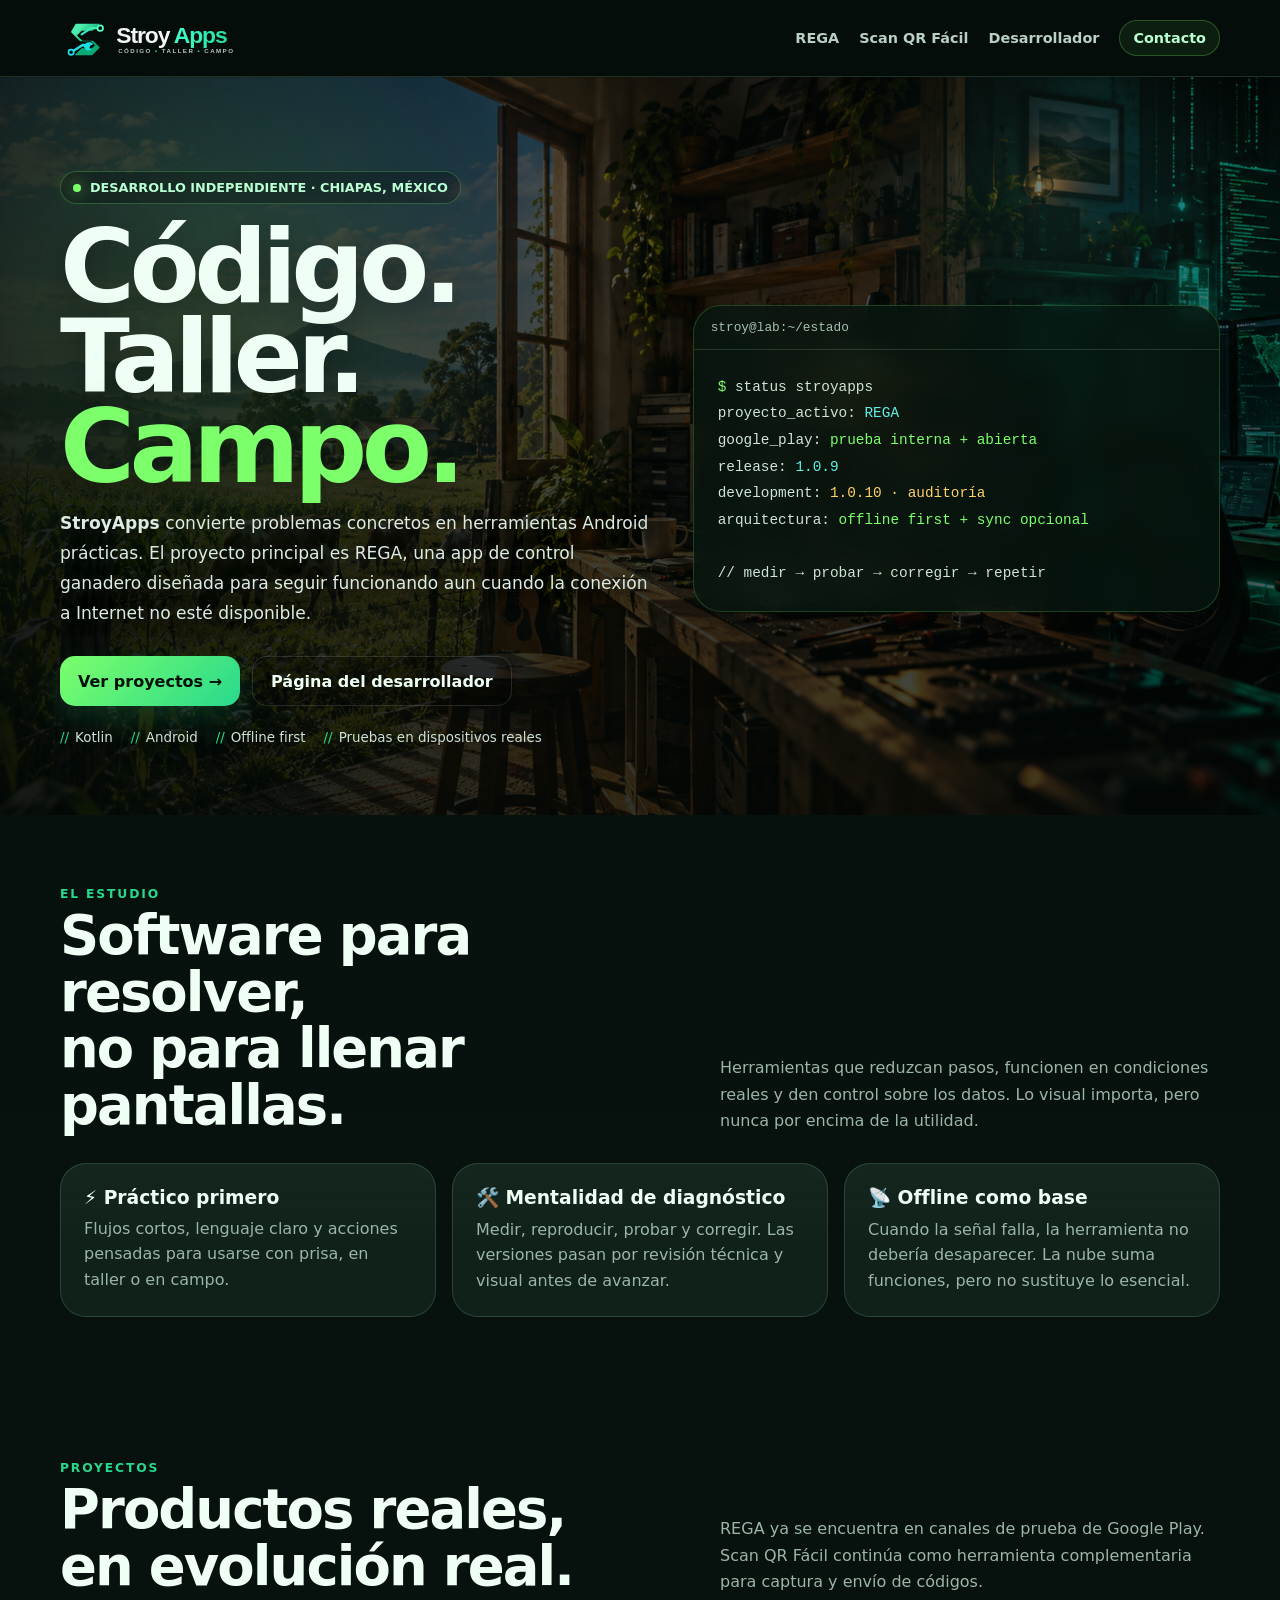
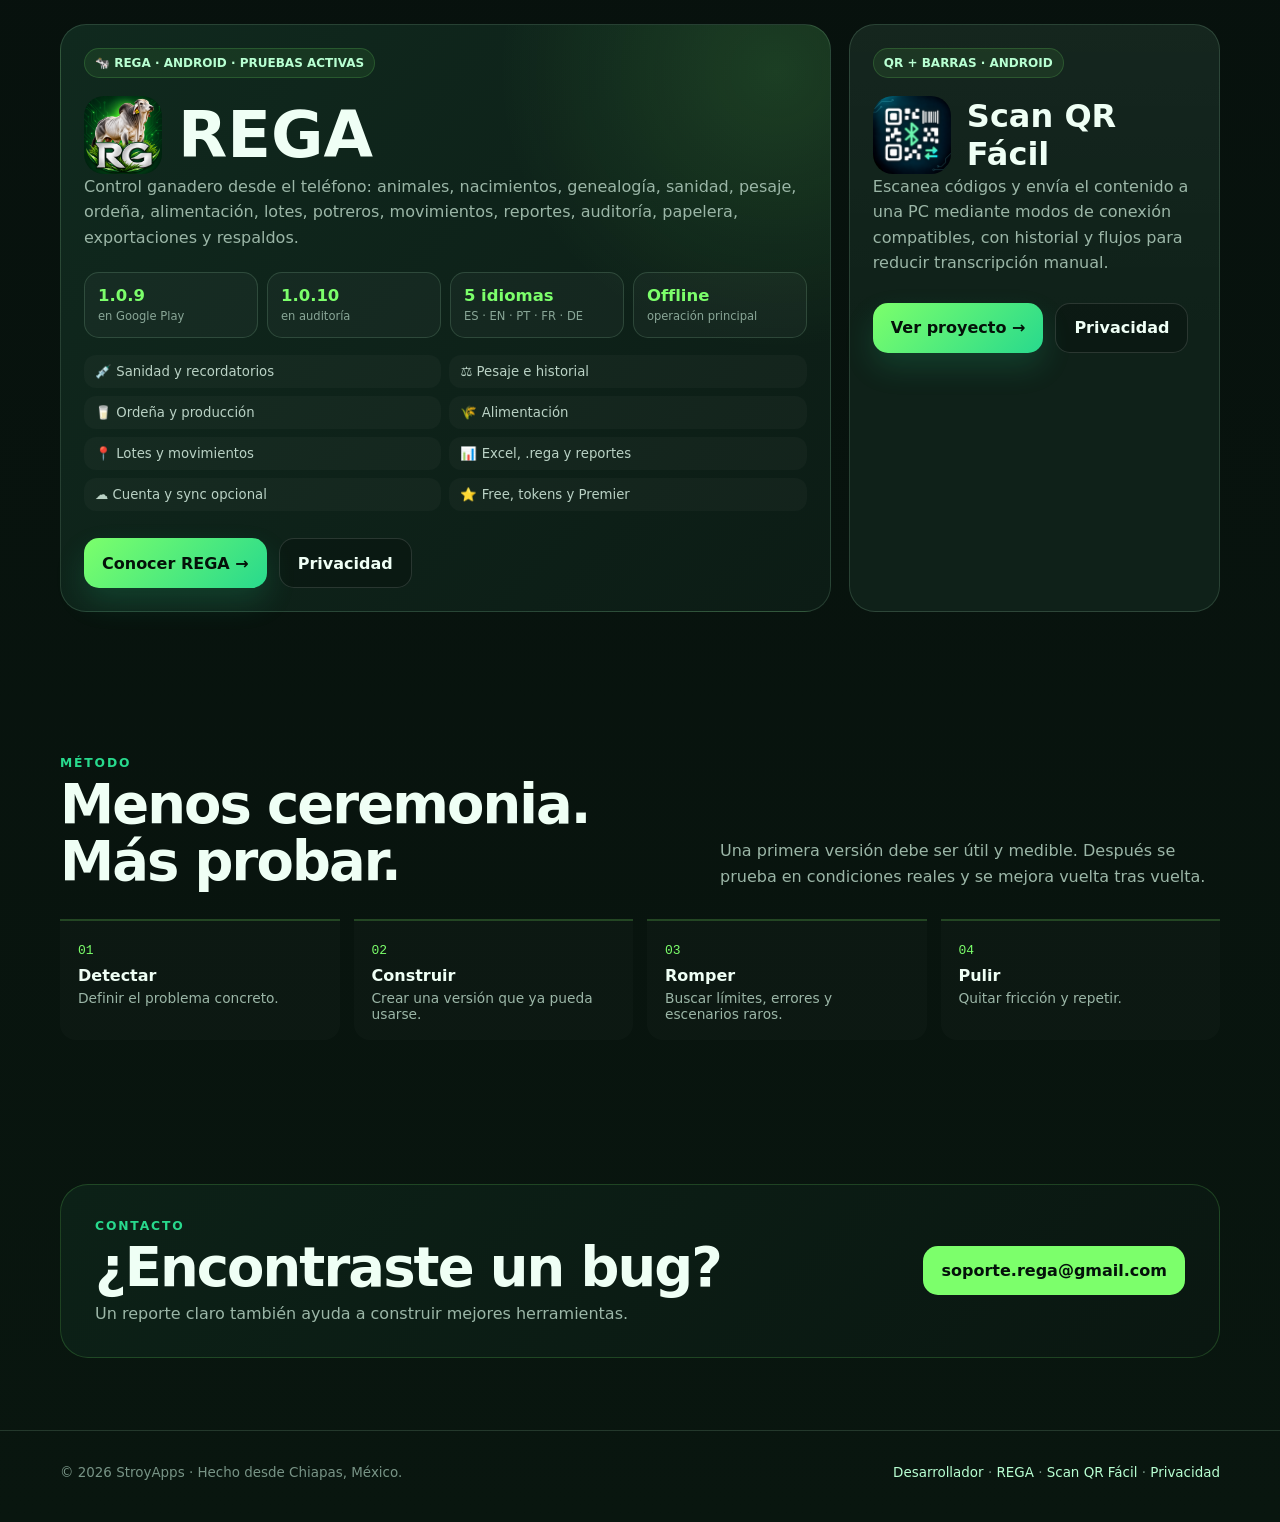
==== commit e526f566: "Restore StroyApps visual identity and unify site navigation" ====
--- a/index.html
+++ b/index.html
@@ -1,40 +1,24 @@
 <!DOCTYPE html>
 <html lang="es">
 <head>
-  <meta charset="UTF-8">
-  <meta name="viewport" content="width=device-width, initial-scale=1.0">
-  <meta name="description" content="StroyApps desarrolla herramientas Android prácticas desde Chiapas, México. REGA es su proyecto principal de control ganadero offline.">
-  <meta name="theme-color" content="#07110d">
-  <title>StroyApps | Software práctico desde Chiapas</title>
-  <link rel="icon" type="image/png" href="images/rega-icon.png">
-  <style>
-    :root{--bg:#07110d;--panel:#0f2119;--panel2:#12281e;--green:#7cff6b;--green2:#28d98d;--mint:#b8ffd2;--cyan:#5df1e5;--amber:#ffd166;--text:#effff5;--muted:#9bb6a7;--line:rgba(184,255,210,.14);--shadow:0 25px 70px rgba(0,0,0,.35);--radius:26px}
-    *{box-sizing:border-box} html{scroll-behavior:smooth} body{margin:0;font-family:Inter,ui-sans-serif,system-ui,-apple-system,BlinkMacSystemFont,"Segoe UI",sans-serif;color:var(--text);background:radial-gradient(circle at 15% 10%,rgba(40,217,141,.10),transparent 28%),radial-gradient(circle at 90% 5%,rgba(93,241,229,.07),transparent 22%),linear-gradient(180deg,#06100c,#07110d 45%,#09160f);min-height:100vh} a{color:inherit}.container{width:min(1160px,calc(100% - 34px));margin:auto}
-    nav{position:sticky;top:0;z-index:50;backdrop-filter:blur(16px);background:rgba(7,17,13,.78);border-bottom:1px solid var(--line)}.nav-inner{min-height:70px;display:flex;align-items:center;justify-content:space-between;gap:18px}.brand{display:flex;align-items:center;gap:12px;text-decoration:none;font-weight:900}.brand img{width:42px;height:42px;border-radius:13px}.nav-links{display:flex;gap:22px;align-items:center}.nav-links a{text-decoration:none;color:var(--muted);font-weight:750;font-size:.92rem}.nav-links a:hover{color:var(--green)}.pill{padding:9px 13px;border:1px solid rgba(124,255,107,.22);border-radius:999px;color:var(--mint)!important;background:rgba(124,255,107,.06)}
-    .hero{padding:84px 0 58px;position:relative;overflow:hidden}.hero-grid{display:grid;grid-template-columns:1.05fr .95fr;gap:34px;align-items:center}.eyebrow{display:inline-flex;align-items:center;gap:8px;padding:8px 12px;border-radius:999px;border:1px solid rgba(124,255,107,.24);background:rgba(255,255,255,.025);color:var(--mint);font-weight:850;font-size:.8rem}.dot{width:8px;height:8px;border-radius:50%;background:var(--green);box-shadow:0 0 16px var(--green)}h1{margin:18px 0 0;font-size:clamp(3.2rem,8vw,6.8rem);line-height:.9;letter-spacing:-.055em}.glow{color:var(--green)}.hero p{color:#d7e9df;line-height:1.75;font-size:1.06rem;max-width:720px}.actions{display:flex;flex-wrap:wrap;gap:12px;margin-top:26px}.btn{display:inline-flex;align-items:center;justify-content:center;min-height:50px;padding:0 18px;border-radius:15px;text-decoration:none;font-weight:850;border:1px solid rgba(255,255,255,.12)}.primary{background:linear-gradient(135deg,var(--green),var(--green2));color:#041109;border:0}.ghost{background:rgba(255,255,255,.025)}.mini{display:flex;flex-wrap:wrap;gap:10px 16px;margin-top:24px;color:var(--muted);font-size:.84rem}.mini span::before{content:"//";color:var(--green2);margin-right:6px}
-    .terminal{background:rgba(11,28,20,.82);border:1px solid rgba(124,255,107,.18);border-radius:26px;box-shadow:var(--shadow);overflow:hidden}.term-top{padding:14px 17px;border-bottom:1px solid var(--line);font-family:monospace;color:#9eb8aa}.term{padding:22px;font-family:monospace;line-height:1.8;color:#cfe4d8}.term .g{color:var(--green)}.term .c{color:var(--cyan)}.term .a{color:var(--amber)}
-    section{padding:68px 0}.section-head{display:flex;justify-content:space-between;align-items:end;gap:26px;margin-bottom:28px}.kicker{color:var(--green2);font-size:.77rem;letter-spacing:.15em;text-transform:uppercase;font-weight:900}h2{font-size:clamp(2rem,5vw,3.4rem);margin:7px 0 0;letter-spacing:-.03em;line-height:1.05}.section-head p{max-width:520px;margin:0;color:var(--muted);line-height:1.65}.cards{display:grid;grid-template-columns:repeat(3,1fr);gap:16px}.card{background:linear-gradient(180deg,rgba(255,255,255,.02),transparent 55%),var(--panel);border:1px solid var(--line);border-radius:var(--radius);padding:22px}.card h3{margin:0 0 8px}.card p{color:var(--muted);line-height:1.6;margin:0}.tag-row{display:flex;gap:7px;flex-wrap:wrap;margin-top:16px}.tag{padding:6px 9px;border-radius:999px;border:1px solid var(--line);font-size:.72rem;color:#8dab9a;font-weight:800}
-    .projects{display:grid;grid-template-columns:1.35fr .65fr;gap:18px}.project-main{background:radial-gradient(circle at 92% 10%,rgba(124,255,107,.12),transparent 30%),linear-gradient(135deg,#10291e,#0c1c15)}.project-main h3{font-size:clamp(2.7rem,5vw,4.6rem);margin:14px 0 10px}.app-title{display:flex;align-items:center;gap:16px}.app-title img{width:78px;height:78px;border-radius:20px}.badge{display:inline-flex;padding:7px 10px;border-radius:999px;background:rgba(124,255,107,.08);border:1px solid rgba(124,255,107,.17);color:var(--mint);font-weight:900;font-size:.75rem}.stats{display:grid;grid-template-columns:repeat(4,1fr);gap:10px;margin-top:24px}.stat{padding:13px;border-radius:16px;border:1px solid var(--line);background:rgba(255,255,255,.03)}.stat strong{display:block;color:var(--green);font-size:1.06rem}.stat span{font-size:.72rem;color:#83a190}.feature-lines{display:grid;grid-template-columns:repeat(2,1fr);gap:8px;margin-top:18px}.feature-lines div{padding:10px 12px;border-radius:13px;background:rgba(255,255,255,.025);color:#b8d1c3;font-size:.84rem}
-    .timeline{display:grid;grid-template-columns:repeat(4,1fr);gap:14px}.step{padding:18px;border-top:2px solid rgba(124,255,107,.2);background:rgba(255,255,255,.02);border-radius:0 0 16px 16px}.step span{font-family:monospace;color:var(--green)}.step h4{margin:8px 0 5px}.step p{margin:0;color:var(--muted);font-size:.86rem;line-height:1.55}.contact{padding:32px;border-radius:28px;background:linear-gradient(135deg,#0c2117,#0a1711);border:1px solid rgba(124,255,107,.18);display:flex;align-items:center;justify-content:space-between;gap:24px}.contact p{color:var(--muted);margin:8px 0 0;line-height:1.6}.email{background:var(--green);color:#04110a;text-decoration:none;padding:15px 18px;border-radius:15px;font-weight:900;white-space:nowrap}footer{padding:34px 0 42px;border-top:1px solid var(--line);color:#6f8c7d;font-size:.84rem}.footer-row{display:flex;justify-content:space-between;gap:16px;flex-wrap:wrap}.footer-row a{color:var(--mint);text-decoration:none}
-    @media(max-width:900px){.hero-grid,.projects{grid-template-columns:1fr}.cards{grid-template-columns:1fr 1fr}.stats{grid-template-columns:1fr 1fr}.timeline{grid-template-columns:1fr 1fr}.contact{align-items:flex-start;flex-direction:column}.email{white-space:normal}}
-    @media(max-width:650px){.nav-links a:not(.pill){display:none}.cards,.timeline,.feature-lines{grid-template-columns:1fr}.hero{padding-top:54px}.section-head{align-items:flex-start;flex-direction:column}.stats{grid-template-columns:1fr 1fr}}
-  </style>
+<meta charset="UTF-8">
+<meta name="viewport" content="width=device-width,initial-scale=1.0">
+<meta name="description" content="StroyApps desarrolla herramientas Android prácticas desde Chiapas, México. REGA es su proyecto principal de control ganadero offline.">
+<meta name="theme-color" content="#07110d">
+<title>StroyApps | Código · Taller · Campo</title>
+<link rel="icon" type="image/svg+xml" href="images/stroyapps-icon.svg">
+<style>
+:root{--bg:#07110d;--panel:#0f2119;--panel2:#13291f;--green:#7cff6b;--green2:#28d98d;--mint:#b8ffd2;--cyan:#5df1e5;--amber:#ffd166;--text:#effff5;--muted:#9bb6a7;--line:rgba(184,255,210,.15);--shadow:0 25px 70px rgba(0,0,0,.38)}*{box-sizing:border-box}html{scroll-behavior:smooth}body{margin:0;font-family:Inter,ui-sans-serif,system-ui,-apple-system,BlinkMacSystemFont,"Segoe UI",sans-serif;color:var(--text);background:linear-gradient(180deg,#06100c,#07110d 48%,#09160f);min-height:100vh}a{color:inherit}.container{width:min(1160px,calc(100% - 34px));margin:auto}.top{position:sticky;top:0;z-index:50;background:rgba(5,14,10,.83);backdrop-filter:blur(16px);border-bottom:1px solid var(--line)}.nav{min-height:76px;display:flex;align-items:center;justify-content:space-between;gap:22px}.brand img{display:block;width:218px;max-width:46vw;height:auto}.links{display:flex;gap:20px;align-items:center;flex-wrap:wrap}.links a{text-decoration:none;color:#bad0c4;font-size:.9rem;font-weight:750}.links a:hover{color:var(--green)}.links .pill{padding:9px 13px;border-radius:999px;border:1px solid rgba(124,255,107,.25);background:rgba(124,255,107,.07);color:var(--mint)}.hero{position:relative;isolation:isolate;min-height:690px;padding:94px 0 70px;display:flex;align-items:center;overflow:hidden}.hero-bg{position:absolute;inset:0;z-index:-3;background-image:linear-gradient(90deg,rgba(3,9,6,.86) 0%,rgba(3,9,6,.62) 45%,rgba(3,9,6,.42) 100%),linear-gradient(180deg,rgba(3,8,6,.06),rgba(3,8,6,.54)),url("images/hero-codigo-taller-campo.png");background-size:cover;background-position:center center}.hero:after{content:"";position:absolute;inset:0;z-index:-2;background:radial-gradient(circle at 16% 30%,rgba(124,255,107,.13),transparent 27%),radial-gradient(circle at 83% 18%,rgba(93,241,229,.1),transparent 19%)}.hero-grid{display:grid;grid-template-columns:1.06fr .94fr;gap:38px;align-items:center}.eyebrow{display:inline-flex;align-items:center;gap:9px;padding:8px 12px;border-radius:999px;border:1px solid rgba(124,255,107,.25);background:rgba(0,0,0,.25);color:var(--mint);font-weight:850;font-size:.8rem}.dot{width:8px;height:8px;border-radius:50%;background:var(--green);box-shadow:0 0 18px var(--green)}h1{margin:18px 0 0;font-size:clamp(3.2rem,8vw,7rem);line-height:.88;letter-spacing:-.055em;text-shadow:0 10px 34px rgba(0,0,0,.38)}.glow{color:var(--green)}.hero p{max-width:700px;color:#dcebe3;line-height:1.75;font-size:1.07rem;text-shadow:0 3px 16px #000}.actions{display:flex;flex-wrap:wrap;gap:12px;margin-top:27px}.btn{display:inline-flex;align-items:center;justify-content:center;min-height:50px;padding:0 18px;border-radius:15px;text-decoration:none;font-weight:850;border:1px solid rgba(255,255,255,.13);background:rgba(0,0,0,.22)}.btn.primary{border:0;color:#041109;background:linear-gradient(135deg,var(--green),var(--green2));box-shadow:0 14px 30px rgba(40,217,141,.16)}.mini{display:flex;gap:10px 18px;flex-wrap:wrap;margin-top:24px;color:#cfe1d7;font-size:.84rem}.mini span:before{content:"//";color:var(--green2);margin-right:6px}.terminal{background:rgba(7,22,15,.80);border:1px solid rgba(124,255,107,.20);border-radius:28px;overflow:hidden;box-shadow:var(--shadow);backdrop-filter:blur(12px)}.term-top{padding:14px 17px;border-bottom:1px solid var(--line);font: .8rem monospace;color:#a6c0b2}.term{padding:24px;font: .9rem/1.85 monospace;color:#cfe4d8}.term .g{color:var(--green)}.term .c{color:var(--cyan)}.term .a{color:var(--amber)}section{padding:72px 0}.section-head{display:flex;justify-content:space-between;align-items:end;gap:26px;margin-bottom:28px}.kicker{color:var(--green2);font-size:.77rem;letter-spacing:.15em;text-transform:uppercase;font-weight:900}h2{margin:7px 0 0;font-size:clamp(2rem,5vw,3.4rem);line-height:1.04;letter-spacing:-.035em}.section-head p{max-width:500px;margin:0;color:var(--muted);line-height:1.65}.cards{display:grid;grid-template-columns:repeat(3,1fr);gap:16px}.card{background:linear-gradient(180deg,rgba(255,255,255,.025),transparent 55%),var(--panel);border:1px solid var(--line);border-radius:26px;padding:23px}.card h3{margin:0 0 8px}.card p{margin:0;color:var(--muted);line-height:1.6}.projects{display:grid;grid-template-columns:1.35fr .65fr;gap:18px}.rega{background:radial-gradient(circle at 93% 8%,rgba(124,255,107,.13),transparent 31%),linear-gradient(135deg,#10291e,#0c1c15)}.badge{display:inline-flex;padding:7px 10px;border-radius:999px;background:rgba(124,255,107,.08);border:1px solid rgba(124,255,107,.17);color:var(--mint);font-size:.75rem;font-weight:900}.app-title{display:flex;align-items:center;gap:16px;margin-top:18px}.app-title img{width:78px;height:78px;border-radius:20px}.app-title h3{font-size:clamp(2.5rem,5vw,4.5rem);margin:0}.stats{display:grid;grid-template-columns:repeat(4,1fr);gap:9px;margin-top:22px}.stat{padding:13px;border-radius:15px;border:1px solid var(--line);background:rgba(255,255,255,.03)}.stat strong{display:block;color:var(--green);font-size:1.03rem}.stat span{font-size:.72rem;color:#89a697}.features{display:grid;grid-template-columns:repeat(2,1fr);gap:8px;margin-top:17px}.features div{padding:9px 11px;border-radius:12px;background:rgba(255,255,255,.026);color:#bad2c5;font-size:.83rem}.timeline{display:grid;grid-template-columns:repeat(4,1fr);gap:14px}.step{padding:18px;border-top:2px solid rgba(124,255,107,.2);background:rgba(255,255,255,.02);border-radius:0 0 16px 16px}.step span{font-family:monospace;color:var(--green)}.step h4{margin:8px 0 5px}.step p{margin:0;color:var(--muted);font-size:.86rem}.contact{padding:34px;border-radius:28px;background:linear-gradient(135deg,#0c2117,#0a1711);border:1px solid rgba(124,255,107,.18);display:flex;align-items:center;justify-content:space-between;gap:24px}.contact p{color:var(--muted);margin:8px 0 0}.email{background:var(--green);color:#04110a;text-decoration:none;padding:15px 18px;border-radius:15px;font-weight:900}footer{padding:34px 0 42px;border-top:1px solid var(--line);color:#789486;font-size:.84rem}.footer-row{display:flex;justify-content:space-between;gap:18px;flex-wrap:wrap}.footer-row a{color:var(--mint);text-decoration:none}@media(max-width:900px){.hero-grid,.projects{grid-template-columns:1fr}.cards{grid-template-columns:1fr 1fr}.stats{grid-template-columns:1fr 1fr}.timeline{grid-template-columns:1fr 1fr}.terminal{max-width:670px}.hero-bg{background-position:58% center}}@media(max-width:680px){.links a:not(.pill){display:none}.brand img{width:184px;max-width:58vw}.hero{min-height:auto;padding-top:58px}.cards,.timeline,.features{grid-template-columns:1fr}.section-head{align-items:flex-start;flex-direction:column}.contact{align-items:flex-start;flex-direction:column}.hero-bg{background-position:64% center}}
+</style>
 </head>
 <body>
-<nav><div class="container nav-inner"><a class="brand" href="#inicio"><img src="images/rega-icon.png" alt="StroyApps"><span>StroyApps</span></a><div class="nav-links"><a href="#estudio">El estudio</a><a href="#proyectos">Proyectos</a><a href="#metodo">Método</a><a class="pill" href="#contacto">Contacto</a></div></div></nav>
-
-<header class="hero" id="inicio"><div class="container hero-grid"><div><div class="eyebrow"><span class="dot"></span> DESARROLLO INDEPENDIENTE · CHIAPAS, MÉXICO</div><h1>Código.<br>Taller.<br><span class="glow">Campo.</span></h1><p><strong>StroyApps</strong> convierte problemas concretos en herramientas Android prácticas. El proyecto principal es REGA, una app de control ganadero diseñada para seguir siendo útil aun cuando la conexión a Internet no esté disponible.</p><div class="actions"><a class="btn primary" href="#proyectos">Ver proyectos →</a><a class="btn ghost" href="mailto:soporte.rega@gmail.com">Escríbeme</a></div><div class="mini"><span>Kotlin</span><span>Jetpack Compose</span><span>Offline first</span><span>Pruebas en dispositivos reales</span></div></div><div class="terminal"><div class="term-top">stroy@lab:~/estado</div><div class="term"><div><span class="g">$</span> status stroyapps</div><div>proyecto_activo: <span class="c">REGA</span></div><div>play_testing: <span class="g">interna + abierta</span></div><div>release: <span class="c">1.0.9</span></div><div>development: <span class="a">1.0.10 · auditoría</span></div><div>arquitectura: <span class="g">offline first + sync opcional</span></div><div>calidad: <span class="g">84 pruebas locales + revisión continua</span></div><br><div>// medir → probar → corregir → repetir</div></div></div></div></header>
-
+<header class="top"><div class="container nav"><a class="brand" href="index.html" aria-label="StroyApps"><img src="images/stroyapps-logo-dark.svg" alt="StroyApps · Código, Taller, Campo"></a><nav class="links" aria-label="Navegación principal"><a href="apps/rega/index.html">REGA</a><a href="apps/scan-qr-facil/index.html">Scan QR Fácil</a><a href="https://regaregistroganadero.github.io/">Desarrollador</a><a class="pill" href="#contacto">Contacto</a></nav></div></header>
+<section class="hero" id="inicio"><div class="hero-bg"></div><div class="container hero-grid"><div><div class="eyebrow"><span class="dot"></span>DESARROLLO INDEPENDIENTE · CHIAPAS, MÉXICO</div><h1>Código.<br>Taller.<br><span class="glow">Campo.</span></h1><p><strong>StroyApps</strong> convierte problemas concretos en herramientas Android prácticas. El proyecto principal es REGA, una app de control ganadero diseñada para seguir funcionando aun cuando la conexión a Internet no esté disponible.</p><div class="actions"><a class="btn primary" href="#proyectos">Ver proyectos →</a><a class="btn" href="https://regaregistroganadero.github.io/">Página del desarrollador</a></div><div class="mini"><span>Kotlin</span><span>Android</span><span>Offline first</span><span>Pruebas en dispositivos reales</span></div></div><div class="terminal"><div class="term-top">stroy@lab:~/estado</div><div class="term"><div><span class="g">$</span> status stroyapps</div><div>proyecto_activo: <span class="c">REGA</span></div><div>google_play: <span class="g">prueba interna + abierta</span></div><div>release: <span class="c">1.0.9</span></div><div>development: <span class="a">1.0.10 · auditoría</span></div><div>arquitectura: <span class="g">offline first + sync opcional</span></div><br><div>// medir → probar → corregir → repetir</div></div></div></div></section>
 <main>
-<section id="estudio"><div class="container"><div class="section-head"><div><div class="kicker">El estudio</div><h2>Software para resolver,<br>no para llenar pantallas.</h2></div><p>El foco está en herramientas que reduzcan pasos, funcionen en condiciones reales y den control sobre los datos. Lo visual importa, pero nunca por encima de la utilidad.</p></div><div class="cards"><article class="card"><h3>⚡ Práctico primero</h3><p>Flujos cortos, lenguaje claro y acciones pensadas para usarse con prisa, en taller o en campo.</p><div class="tag-row"><span class="tag">UX</span><span class="tag">menos pasos</span><span class="tag">uso real</span></div></article><article class="card"><h3>🛠️ Mentalidad de diagnóstico</h3><p>Medir, reproducir, probar y corregir. Las versiones pasan por pruebas técnicas y revisión visual antes de avanzar.</p><div class="tag-row"><span class="tag">debug</span><span class="tag">auditoría</span><span class="tag">regresión</span></div></article><article class="card"><h3>📡 Offline como base</h3><p>Cuando la señal falla, la herramienta no debería desaparecer. REGA prioriza operación local y usa la nube como opción, no como requisito para lo esencial.</p><div class="tag-row"><span class="tag">local data</span><span class="tag">respaldo</span><span class="tag">sync opcional</span></div></article></div></div></section>
-
-<section id="proyectos"><div class="container"><div class="section-head"><div><div class="kicker">Proyectos</div><h2>Productos reales,<br>en evolución real.</h2></div><p>REGA ya se encuentra en canales de prueba de Google Play. Scan QR Fácil continúa como herramienta complementaria para captura y envío de códigos.</p></div><div class="projects"><article class="card project-main"><div class="badge">🐄 REGA · ANDROID · PRUEBAS ACTIVAS</div><div class="app-title"><img src="images/rega-icon.png" alt="Logo de REGA"><h3>REGA</h3></div><p>Control ganadero desde el teléfono: animales, fotografías, nacimientos, genealogía, sanidad, pesaje, ordeña, alimentación, lotes, potreros, movimientos, reportes, auditoría, papelera, exportaciones y respaldos.</p><div class="stats"><div class="stat"><strong>1.0.9</strong><span>versión en Google Play</span></div><div class="stat"><strong>1.0.10</strong><span>línea en auditoría</span></div><div class="stat"><strong>5 idiomas</strong><span>ES · EN · PT · FR · DE</span></div><div class="stat"><strong>Offline</strong><span>operación principal</span></div></div><div class="feature-lines"><div>💉 Sanidad unificada y recordatorios</div><div>⚖️ Pesaje e historial</div><div>🥛 Ordeña y producción de leche</div><div>🌾 Alimentación y cálculos</div><div>📍 Lotes, potreros y movimientos</div><div>📊 Excel, .rega, reportes y auditoría</div><div>☁️ Cuenta y sincronización opcional</div><div>⭐ Free, tokens y Premier</div></div><div class="actions"><a class="btn primary" href="apps/rega/index.html">Conocer REGA →</a><a class="btn ghost" href="apps/rega/privacidad.html">Privacidad</a></div></article><article class="card"><div class="badge">QR + BARRAS · ANDROID</div><div class="app-title" style="margin-top:18px"><img src="images/scan-qr-facil-icon.png" alt="Logo de Scan QR Fácil"><h3 style="font-size:2rem">Scan QR Fácil</h3></div><p>Escanea QR y códigos de barras y envía el contenido a una PC mediante modos de conexión compatibles. Incluye historial y flujos pensados para reducir transcripción manual.</p><div class="actions"><a class="btn primary" href="apps/scan-qr-facil/index.html">Ver proyecto →</a><a class="btn ghost" href="apps/scan-qr-facil/privacidad.html">Privacidad</a></div></article></div></div></section>
-
-<section id="metodo"><div class="container"><div class="section-head"><div><div class="kicker">Cómo trabajo</div><h2>Construir, romper,<br>medir y pulir.</h2></div><p>Una función no se considera terminada solo porque compile. Tiene que sobrevivir datos reales, cuentas distintas, borrados, restauraciones, idiomas y escenarios incómodos.</p></div><div class="timeline"><div class="step"><span>01</span><h4>Detectar</h4><p>Definir el problema concreto y el flujo que realmente necesita la persona.</p></div><div class="step"><span>02</span><h4>Construir</h4><p>Implementar una versión utilizable con el menor número posible de piezas innecesarias.</p></div><div class="step"><span>03</span><h4>Auditar</h4><p>Buscar fallos lógicos, regresiones, problemas de cuenta, seguridad, rendimiento y traducción.</p></div><div class="step"><span>04</span><h4>Pulir</h4><p>Probar en dispositivos reales, reducir fricción y repetir hasta que el flujo resulte natural.</p></div></div></div></section>
-
-<section id="contacto"><div class="container"><div class="contact"><div><div class="kicker">Contacto</div><h2>¿Encontraste un bug o tienes una sugerencia?</h2><p>Los reportes de pruebas ayudan a que REGA llegue más limpia y útil a producción.</p></div><a class="email" href="mailto:soporte.rega@gmail.com">soporte.rega@gmail.com</a></div></div></section>
+<section id="estudio"><div class="container"><div class="section-head"><div><div class="kicker">El estudio</div><h2>Software para resolver,<br>no para llenar pantallas.</h2></div><p>Herramientas que reduzcan pasos, funcionen en condiciones reales y den control sobre los datos. Lo visual importa, pero nunca por encima de la utilidad.</p></div><div class="cards"><article class="card"><h3>⚡ Práctico primero</h3><p>Flujos cortos, lenguaje claro y acciones pensadas para usarse con prisa, en taller o en campo.</p></article><article class="card"><h3>🛠️ Mentalidad de diagnóstico</h3><p>Medir, reproducir, probar y corregir. Las versiones pasan por revisión técnica y visual antes de avanzar.</p></article><article class="card"><h3>📡 Offline como base</h3><p>Cuando la señal falla, la herramienta no debería desaparecer. La nube suma funciones, pero no sustituye lo esencial.</p></article></div></div></section>
+<section id="proyectos"><div class="container"><div class="section-head"><div><div class="kicker">Proyectos</div><h2>Productos reales,<br>en evolución real.</h2></div><p>REGA ya se encuentra en canales de prueba de Google Play. Scan QR Fácil continúa como herramienta complementaria para captura y envío de códigos.</p></div><div class="projects"><article class="card rega"><div class="badge">🐄 REGA · ANDROID · PRUEBAS ACTIVAS</div><div class="app-title"><img src="images/rega-icon.png" alt="REGA"><h3>REGA</h3></div><p>Control ganadero desde el teléfono: animales, nacimientos, genealogía, sanidad, pesaje, ordeña, alimentación, lotes, potreros, movimientos, reportes, auditoría, papelera, exportaciones y respaldos.</p><div class="stats"><div class="stat"><strong>1.0.9</strong><span>en Google Play</span></div><div class="stat"><strong>1.0.10</strong><span>en auditoría</span></div><div class="stat"><strong>5 idiomas</strong><span>ES · EN · PT · FR · DE</span></div><div class="stat"><strong>Offline</strong><span>operación principal</span></div></div><div class="features"><div>💉 Sanidad y recordatorios</div><div>⚖️ Pesaje e historial</div><div>🥛 Ordeña y producción</div><div>🌾 Alimentación</div><div>📍 Lotes y movimientos</div><div>📊 Excel, .rega y reportes</div><div>☁️ Cuenta y sync opcional</div><div>⭐ Free, tokens y Premier</div></div><div class="actions"><a class="btn primary" href="apps/rega/index.html">Conocer REGA →</a><a class="btn" href="apps/rega/privacidad.html">Privacidad</a></div></article><article class="card"><div class="badge">QR + BARRAS · ANDROID</div><div class="app-title"><img src="images/scan-qr-facil-icon.png" alt="Scan QR Fácil"><h3 style="font-size:2rem">Scan QR Fácil</h3></div><p>Escanea códigos y envía el contenido a una PC mediante modos de conexión compatibles, con historial y flujos para reducir transcripción manual.</p><div class="actions"><a class="btn primary" href="apps/scan-qr-facil/index.html">Ver proyecto →</a><a class="btn" href="apps/scan-qr-facil/privacidad.html">Privacidad</a></div></article></div></div></section>
+<section><div class="container"><div class="section-head"><div><div class="kicker">Método</div><h2>Menos ceremonia.<br>Más probar.</h2></div><p>Una primera versión debe ser útil y medible. Después se prueba en condiciones reales y se mejora vuelta tras vuelta.</p></div><div class="timeline"><div class="step"><span>01</span><h4>Detectar</h4><p>Definir el problema concreto.</p></div><div class="step"><span>02</span><h4>Construir</h4><p>Crear una versión que ya pueda usarse.</p></div><div class="step"><span>03</span><h4>Romper</h4><p>Buscar límites, errores y escenarios raros.</p></div><div class="step"><span>04</span><h4>Pulir</h4><p>Quitar fricción y repetir.</p></div></div></div></section>
+<section id="contacto"><div class="container"><div class="contact"><div><div class="kicker">Contacto</div><h2>¿Encontraste un bug?</h2><p>Un reporte claro también ayuda a construir mejores herramientas.</p></div><a class="email" href="mailto:soporte.rega@gmail.com">soporte.rega@gmail.com</a></div></div></section>
 </main>
-
-<footer><div class="container footer-row"><div>© 2026 StroyApps · Hecho desde Chiapas, México.</div><div><a href="apps/rega/index.html">REGA</a> · <a href="apps/rega/privacidad.html">Privacidad de REGA</a> · <a href="apps/scan-qr-facil/index.html">Scan QR Fácil</a></div></div></footer>
-</body>
-</html>
+<footer><div class="container footer-row"><span>© 2026 StroyApps · Hecho desde Chiapas, México.</span><span><a href="https://regaregistroganadero.github.io/">Desarrollador</a> · <a href="apps/rega/index.html">REGA</a> · <a href="apps/scan-qr-facil/index.html">Scan QR Fácil</a> · <a href="apps/rega/privacidad.html">Privacidad</a></span></div></footer>
+</body></html>
